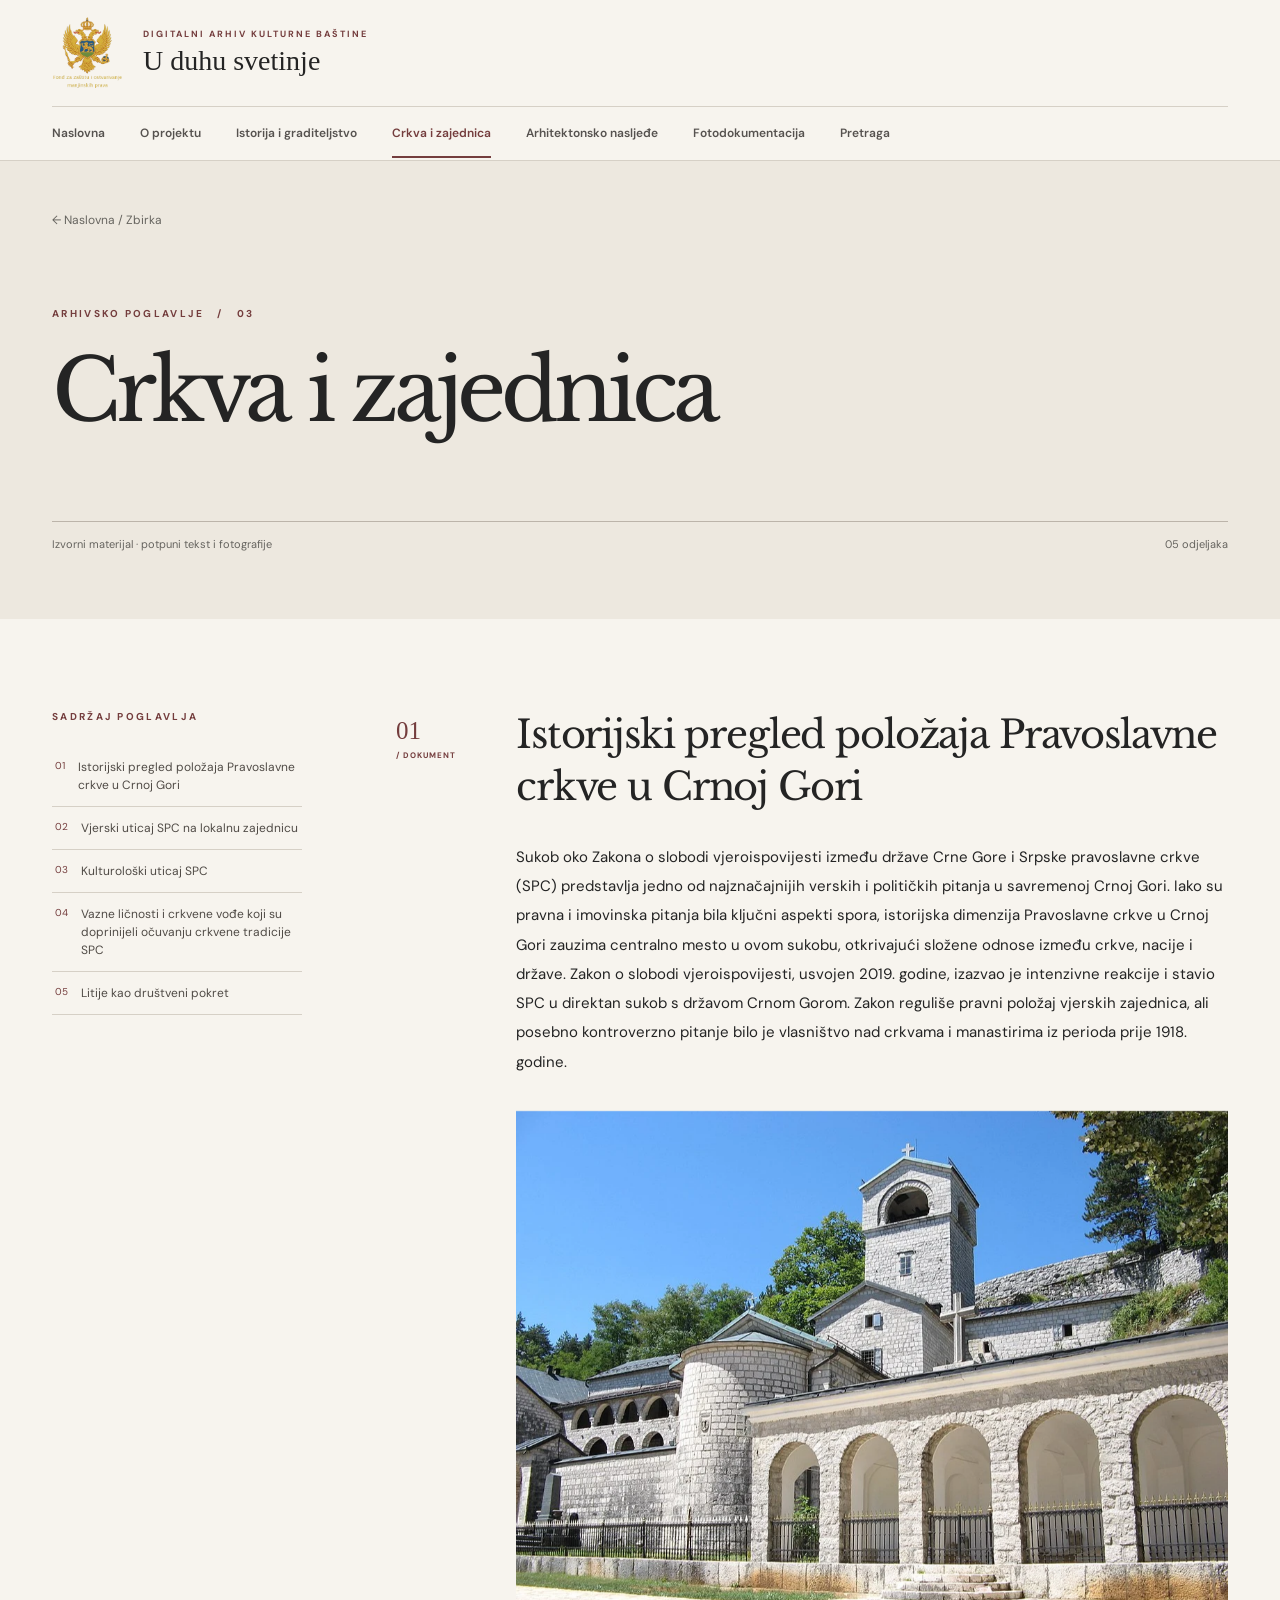
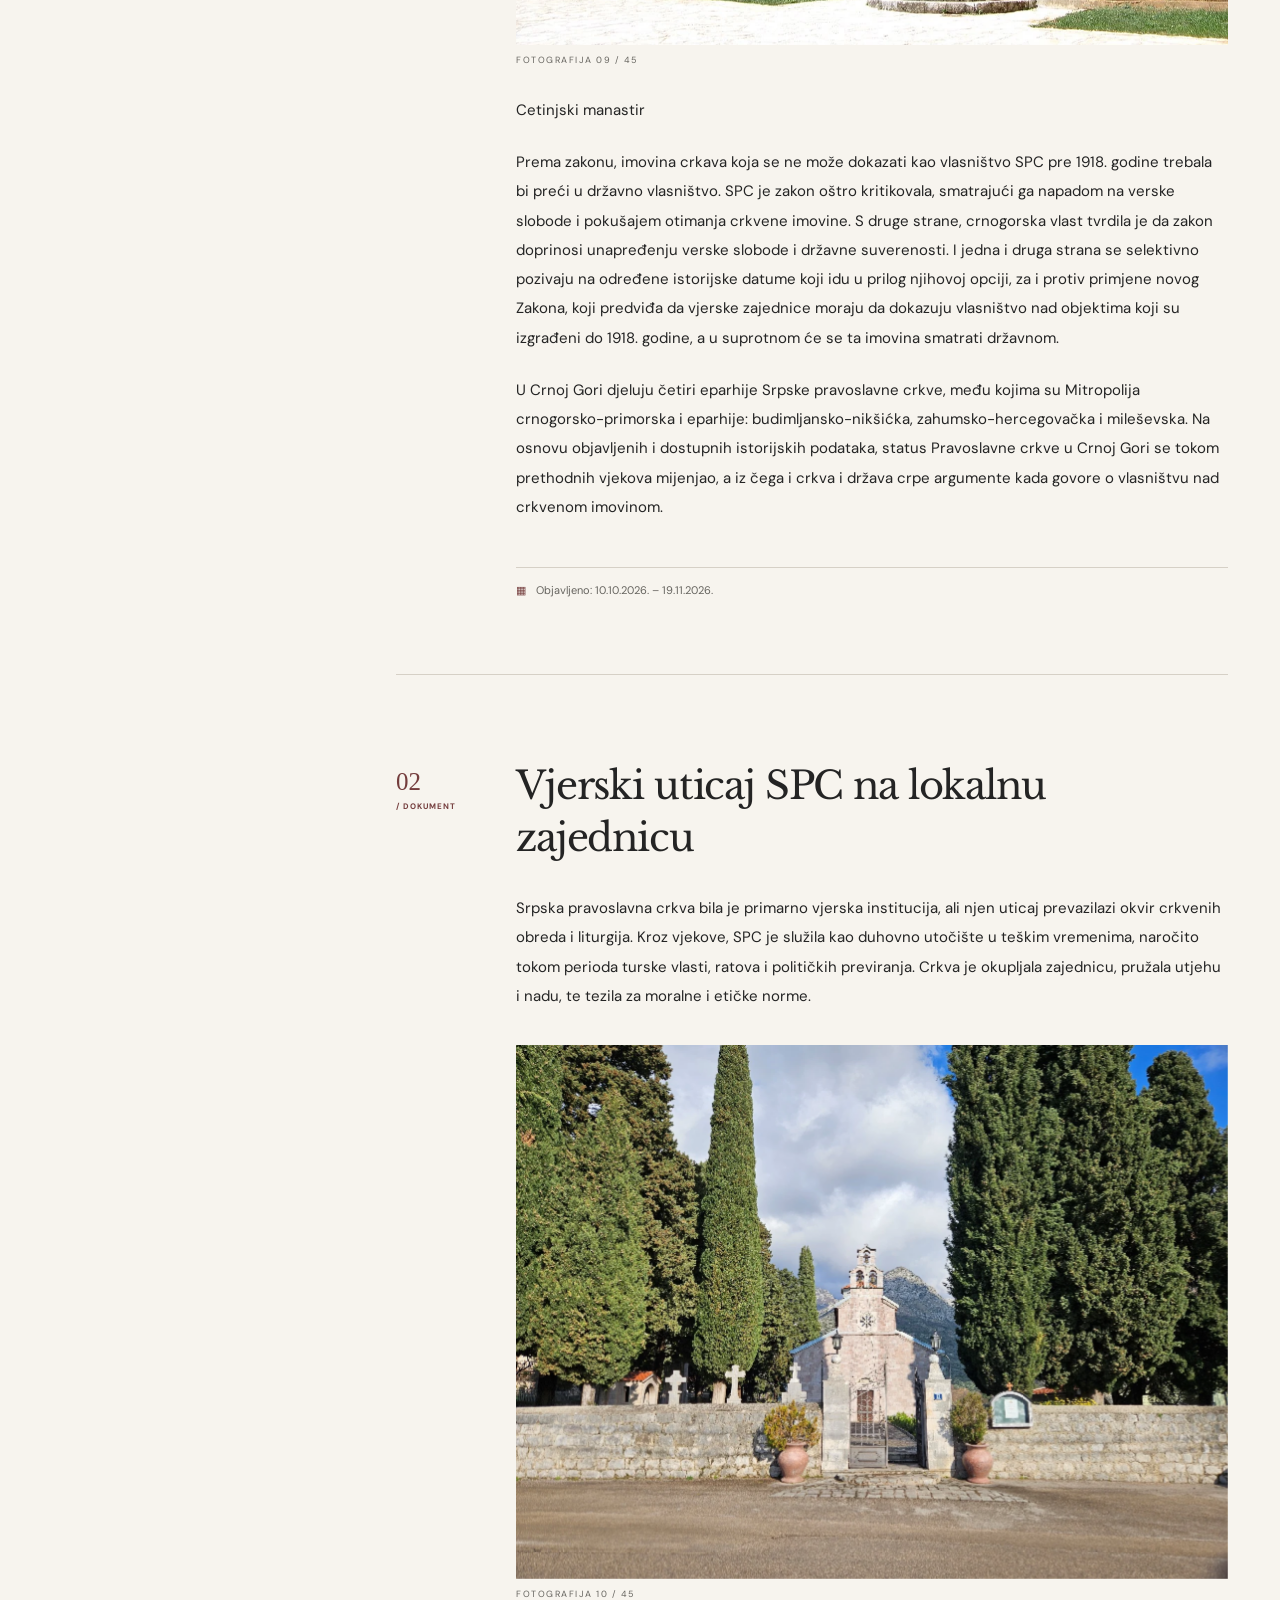
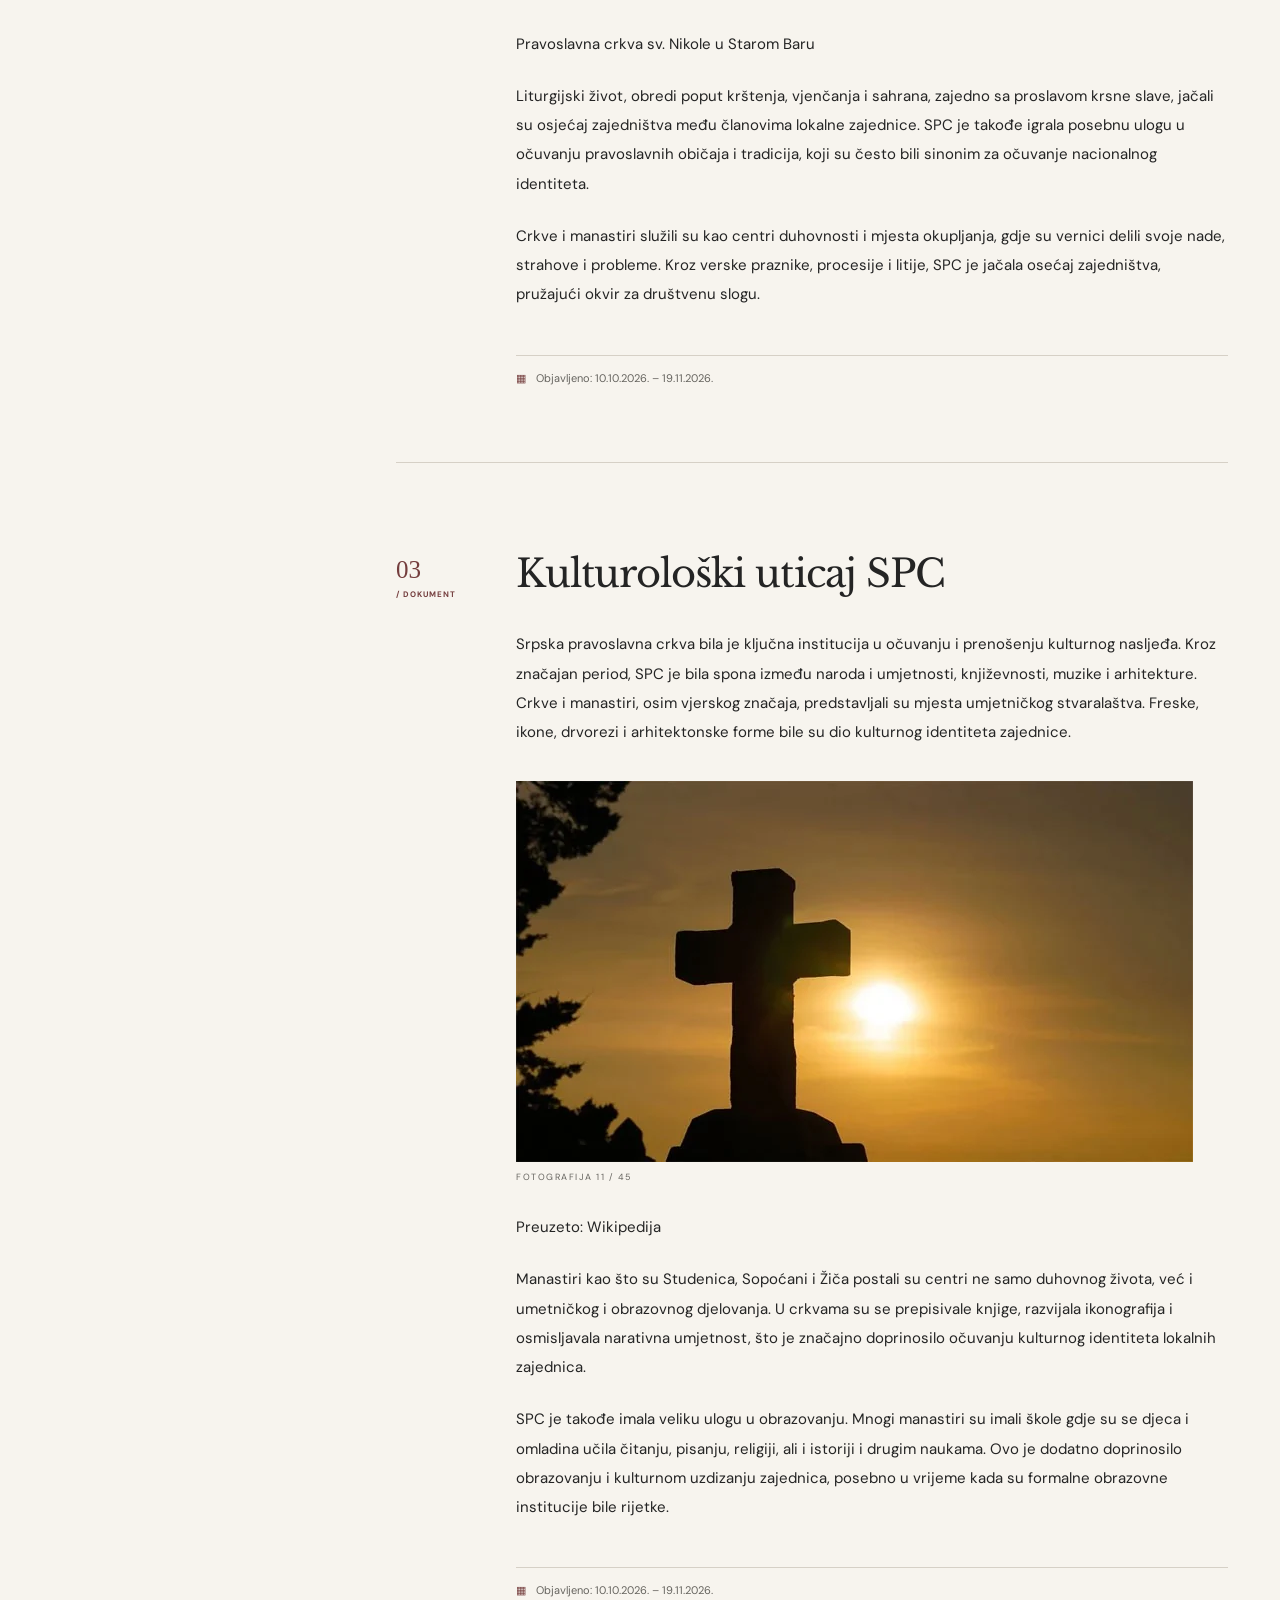
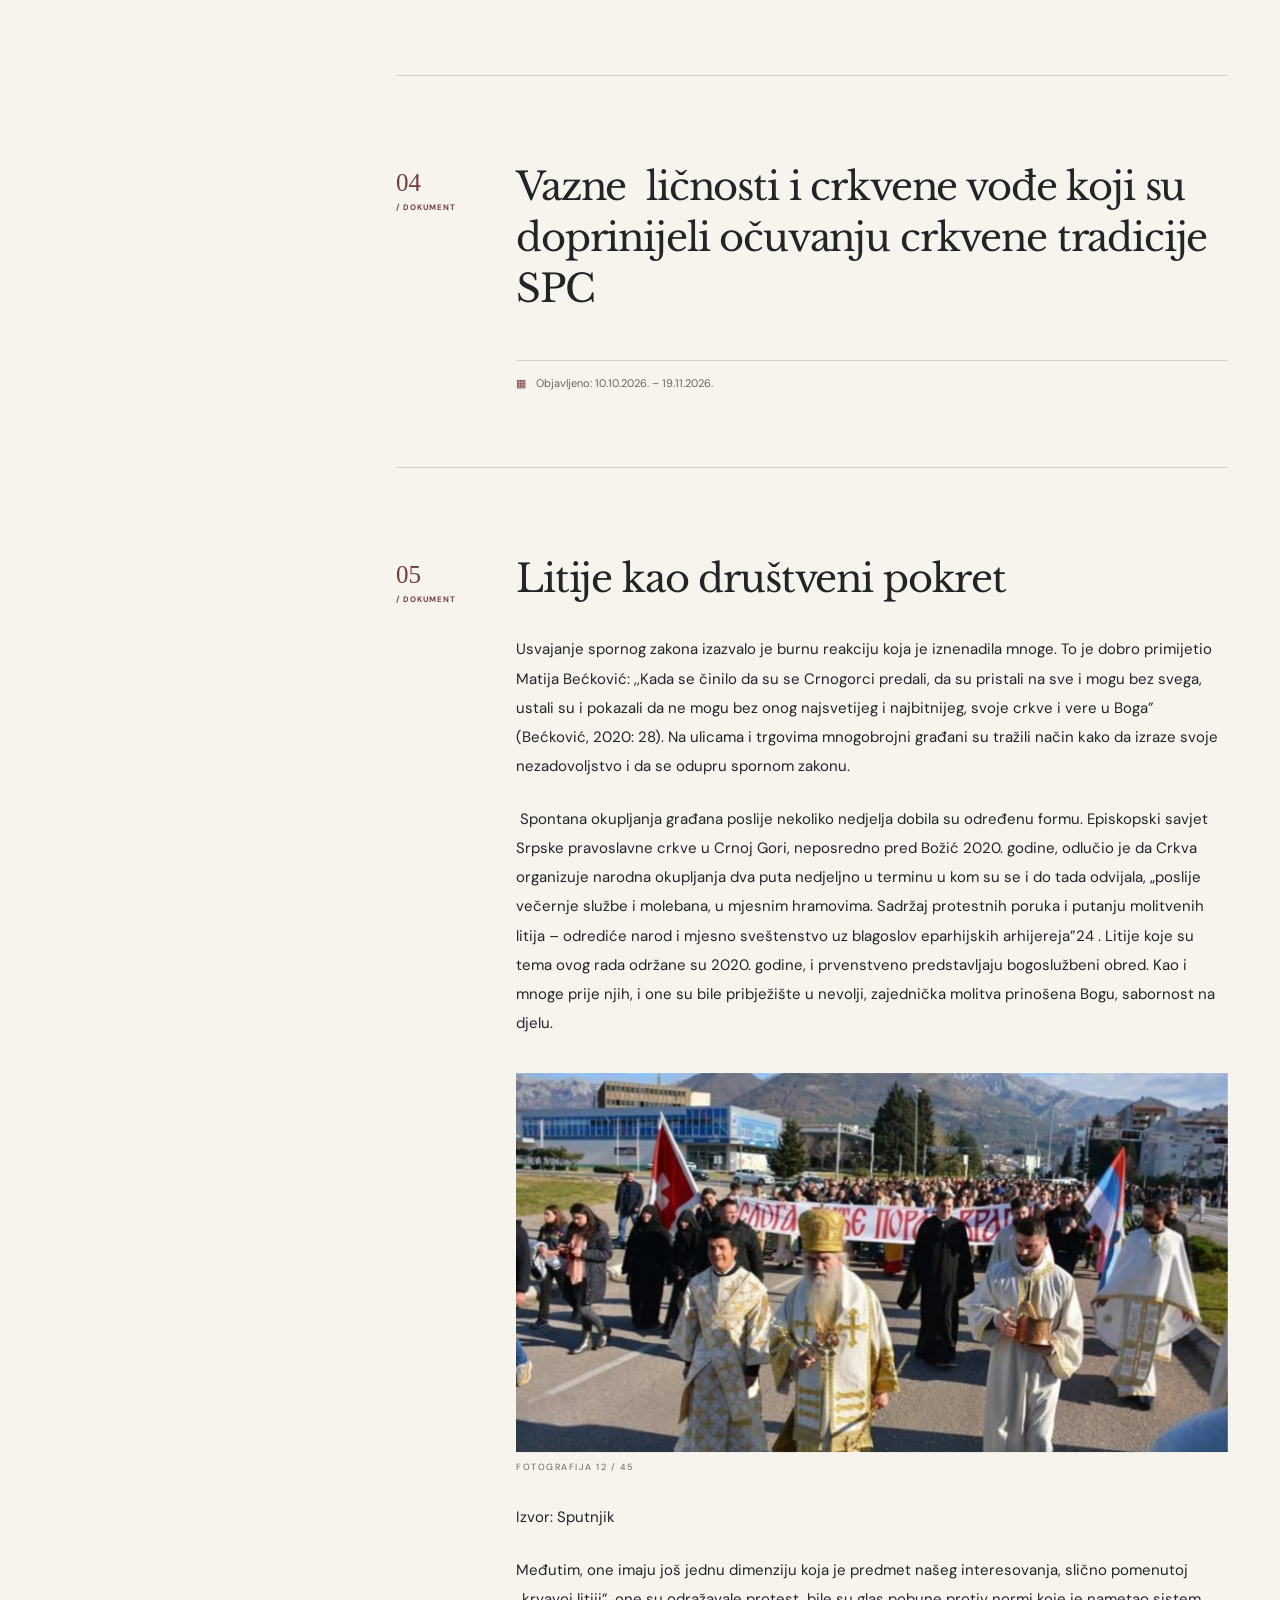
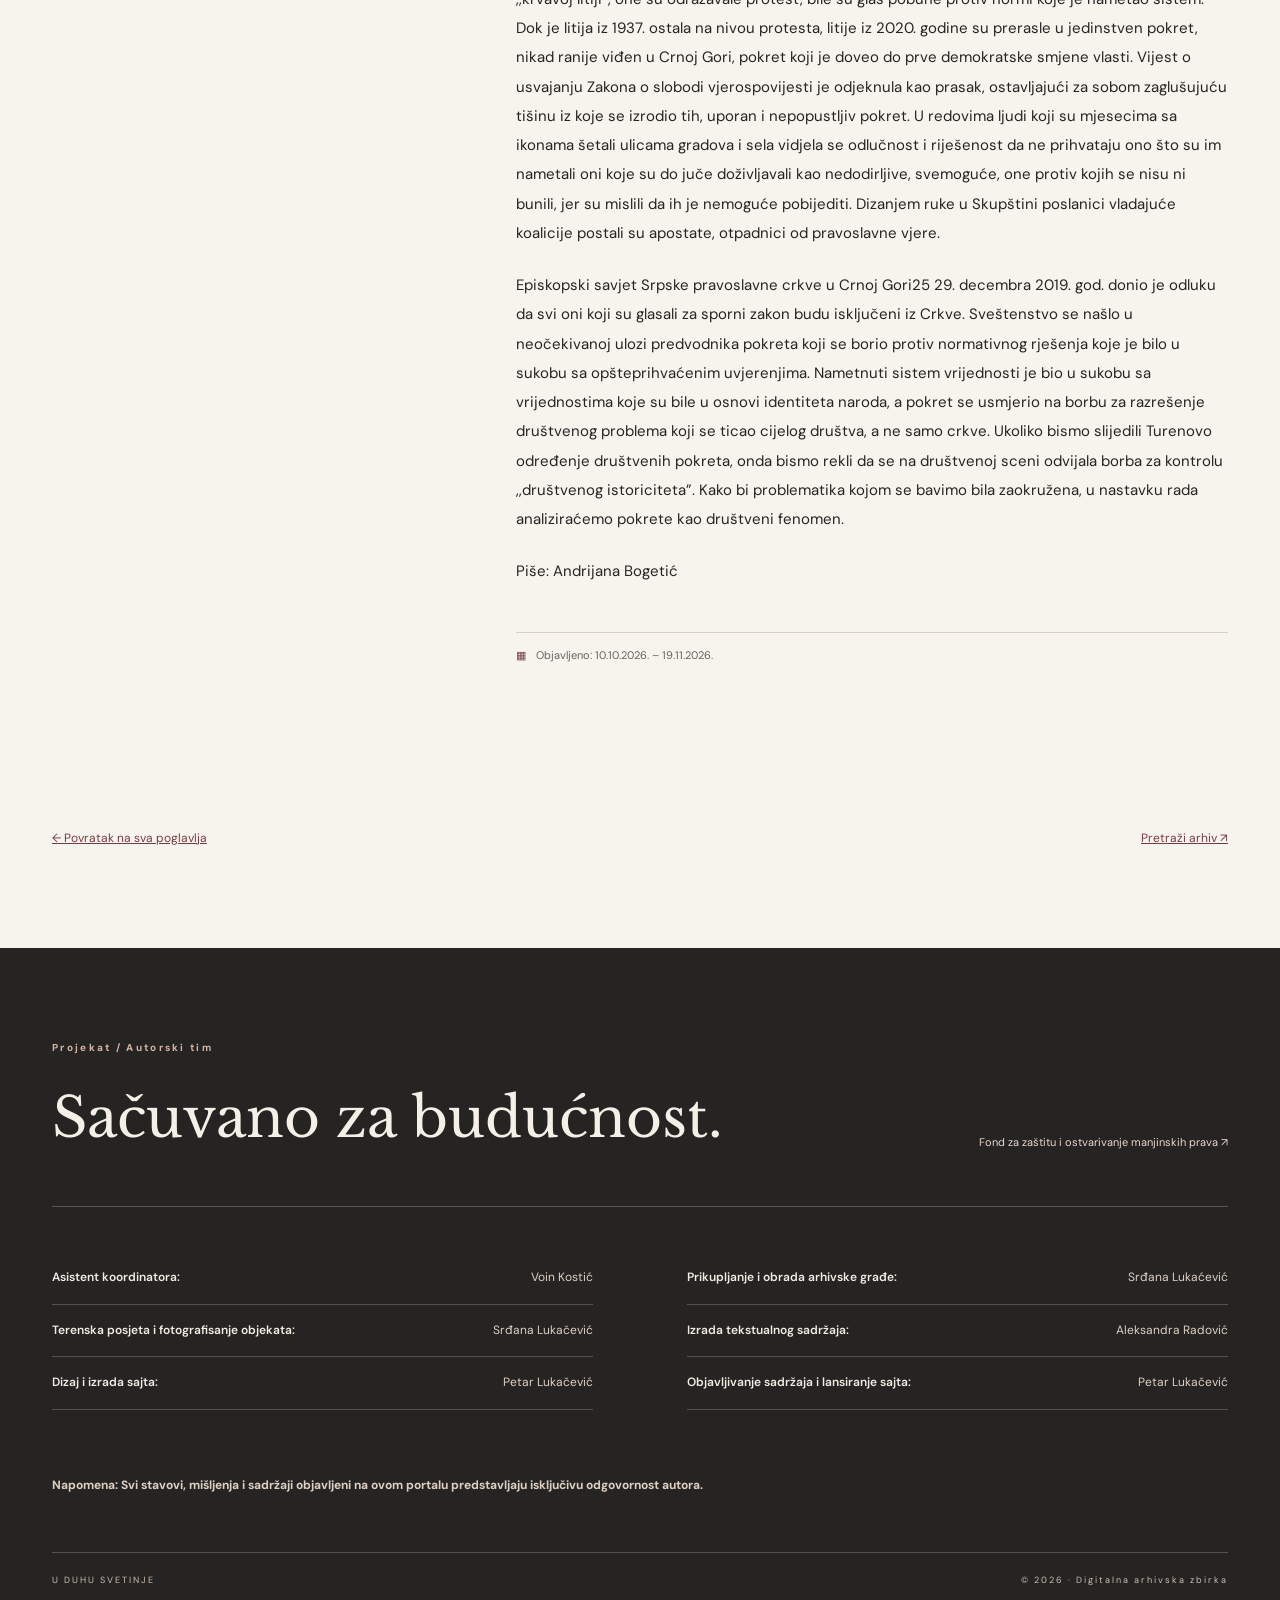
==== drustvo.html @ 46fb1e2b "Add files via upload" ====
<!doctype html><html lang="sr-Latn-ME"><head><meta charset="utf-8"><meta name="viewport" content="width=device-width, initial-scale=1"><meta name="theme-color" content="#f7f4ee"><meta name="description" content="Crkva i zajednica — arhivska građa, originalni tekstovi i fotografije projekta U duhu svetinje."><title>Crkva i zajednica | U duhu svetinje</title><link rel="icon" href="assets/logo.png"><link rel="stylesheet" href="assets/site.css"><script defer src="assets/site.js"></script></head><body><a class="skip" href="#main">Preskoči na sadržaj</a><header class="header"><div class="wrap header-top"><a href="https://www.fzm.me/" target="_blank" rel="noopener noreferrer" class="foundation" aria-label="Fond za zaštitu i ostvarivanje manjinskih prava"><img src="assets/logo.png" width="64" height="66" alt="Logotip Fonda za zaštitu i ostvarivanje manjinskih prava"></a><a class="site-title" href="index.html"><small>DIGITALNI ARHIV KULTURNE BAŠTINE</small><strong>U duhu svetinje</strong></a><button class="nav-toggle" type="button" aria-expanded="false" aria-controls="primary-nav">Meni <span aria-hidden="true">☰</span></button></div><nav id="primary-nav" class="nav wrap" aria-label="Glavna navigacija"><a href="index.html" class="" >Naslovna</a><a href="projekat.html" class="" >O projektu</a><a href="istorija.html" class="" >Istorija i graditeljstvo</a><a href="drustvo.html" class="current" aria-current="page">Crkva i zajednica</a><a href="nasljedje.html" class="" >Arhitektonsko nasljeđe</a><a href="galerija.html" class="" >Fotodokumentacija</a><a href="pretraga.html" class="" >Pretraga</a></nav></header><main id="main"><div class="chapter-head"><div class="wrap"><a class="backlink" href="index.html">← Naslovna / Zbirka</a><div class="chapter-label">ARHIVSKO POGLAVLJE &nbsp; / &nbsp; 03</div><h1>Crkva i zajednica</h1><div class="chapter-rule"><span>Izvorni materijal · potpuni tekst i fotografije</span><span>05 odjeljaka</span></div></div></div><div class="wrap reading-layout"><aside class="contents"><div class="contents-sticky"><div class="kicker">SADRŽAJ POGLAVLJA</div><a href="#odjeljak-106"><span>01</span>Istorijski pregled položaja Pravoslavne crkve u Crnoj Gori</a><a href="#odjeljak-113"><span>02</span>Vjerski uticaj SPC na lokalnu zajednicu</a><a href="#odjeljak-120"><span>03</span>Kulturološki uticaj SPC</a><a href="#odjeljak-134"><span>04</span>Vazne  ličnosti i crkvene vođe koji su doprinijeli očuvanju crkvene tradicije SPC</a><a href="#odjeljak-136"><span>05</span>Litije kao društveni pokret</a></div></aside><article class="reading"><section class="document-section" id="odjeljak-106"><div class="section-number">01 <span>/ DOKUMENT</span></div><div class="section-reading"><h2 class="source-heading" data-source="106">Istorijski pregled položaja Pravoslavne crkve u Crnoj Gori</h2>
<p class="source-paragraph" data-source="107">Sukob oko Zakona o slobodi vjeroispovijesti između države Crne Gore i Srpske pravoslavne crkve (SPC) predstavlja jedno od najznačajnijih verskih i političkih pitanja u savremenoj Crnoj Gori. Iako su pravna i imovinska pitanja bila ključni aspekti spora, istorijska dimenzija Pravoslavne crkve u Crnoj Gori zauzima centralno mesto u ovom sukobu, otkrivajući složene odnose između crkve, nacije i države. Zakon o slobodi vjeroispovijesti, usvojen 2019. godine, izazvao je intenzivne reakcije i stavio SPC u direktan sukob s državom Crnom Gorom. Zakon reguliše pravni položaj vjerskih zajednica, ali posebno kontroverzno pitanje bilo je vlasništvo nad crkvama i manastirima iz perioda prije 1918. godine.</p>
<figure class="document-photo"><button type="button" class="view-photo" aria-label="Uvećaj fotografiju: Cetinjski manastir" data-src="assets/photos/foto-009.webp" data-caption="Cetinjski manastir"><img src="assets/photos/foto-009.webp" width="1024" height="768" alt="Cetinjski manastir" loading="lazy" decoding="async"><span class="zoom-hint" aria-hidden="true">UVEĆAJ +</span></button><figcaption><span>FOTOGRAFIJA 09 / 45</span></figcaption></figure>
<p class="source-paragraph" data-source="109">Cetinjski manastir</p>
<p class="source-paragraph" data-source="110">Prema zakonu, imovina crkava koja se ne može dokazati kao vlasništvo SPC pre 1918. godine trebala bi preći u državno vlasništvo. SPC je zakon oštro kritikovala, smatrajući ga napadom na verske slobode i pokušajem otimanja crkvene imovine. S druge strane, crnogorska vlast tvrdila je da zakon doprinosi unapređenju verske slobode i državne suverenosti. I jedna i druga strana se selektivno pozivaju na određene istorijske datume koji idu u prilog njihovoj opciji, za i protiv primjene novog Zakona, koji predviđa da vjerske zajednice moraju da dokazuju vlasništvo nad objektima koji su izgrađeni do 1918. godine, a u suprotnom će se ta imovina smatrati državnom.</p>
<p class="source-paragraph" data-source="111">U Crnoj Gori djeluju četiri eparhije Srpske pravoslavne crkve, među kojima su Mitropolija crnogorsko-primorska i eparhije: budimljansko-nikšićka, zahumsko-hercegovačka i mileševska. Na osnovu objavljenih i dostupnih istorijskih podataka, status Pravoslavne crkve u Crnoj Gori se tokom prethodnih vjekova mijenjao, a iz čega i crkva i država crpe argumente kada govore o vlasništvu nad crkvenom imovinom.</p>
<div class="published"><span aria-hidden="true">▦</span> Objavljeno: 10.10.2026. – 19.11.2026.</div></div></section><section class="document-section" id="odjeljak-113"><div class="section-number">02 <span>/ DOKUMENT</span></div><div class="section-reading"><h2 class="source-heading" data-source="113">Vjerski uticaj SPC na lokalnu zajednicu</h2>
<p class="source-paragraph" data-source="114">Srpska pravoslavna crkva bila je primarno vjerska institucija, ali njen uticaj prevazilazi okvir crkvenih obreda i liturgija. Kroz vjekove, SPC je služila kao duhovno utočište u teškim vremenima, naročito tokom perioda turske vlasti, ratova i političkih previranja. Crkva je okupljala zajednicu, pružala utjehu i nadu, te tezila za moralne i etičke norme.</p>
<figure class="document-photo"><button type="button" class="view-photo" aria-label="Uvećaj fotografiju: Pravoslavna crkva sv. Nikole u Starom Baru" data-src="assets/photos/foto-010.webp" data-caption="Pravoslavna crkva sv. Nikole u Starom Baru"><img src="assets/photos/foto-010.webp" width="1431" height="1073" alt="Pravoslavna crkva sv. Nikole u Starom Baru" loading="lazy" decoding="async"><span class="zoom-hint" aria-hidden="true">UVEĆAJ +</span></button><figcaption><span>FOTOGRAFIJA 10 / 45</span></figcaption></figure>
<p class="source-paragraph" data-source="116">Pravoslavna crkva sv. Nikole u Starom Baru</p>

<p class="source-paragraph" data-source="118">Liturgijski život, obredi poput krštenja, vjenčanja i sahrana, zajedno sa proslavom krsne slave, jačali su osjećaj zajedništva među članovima lokalne zajednice. SPC je takođe igrala posebnu ulogu u očuvanju pravoslavnih običaja i tradicija, koji su često bili sinonim za očuvanje nacionalnog identiteta.</p>
<p class="source-paragraph" data-source="119">Crkve i manastiri služili su kao centri duhovnosti i mjesta okupljanja, gdje su vernici delili svoje nade, strahove i probleme. Kroz verske praznike, procesije i litije, SPC je jačala osećaj zajedništva, pružajući okvir za društvenu slogu.</p><div class="published"><span aria-hidden="true">▦</span> Objavljeno: 10.10.2026. – 19.11.2026.</div></div></section><section class="document-section" id="odjeljak-120"><div class="section-number">03 <span>/ DOKUMENT</span></div><div class="section-reading"><h2 class="source-heading" data-source="120">Kulturološki uticaj SPC</h2>
<p class="source-paragraph" data-source="121">Srpska pravoslavna crkva bila je ključna institucija u očuvanju i prenošenju kulturnog nasljeđa. Kroz značajan period, SPC je bila spona između naroda i umjetnosti, književnosti, muzike i arhitekture. Crkve i manastiri, osim vjerskog značaja, predstavljali su mjesta umjetničkog stvaralaštva. Freske, ikone, drvorezi i arhitektonske forme bile su dio kulturnog identiteta zajednice.</p>
<figure class="document-photo"><button type="button" class="view-photo" aria-label="Uvećaj fotografiju: Preuzeto: Wikipedija" data-src="assets/photos/foto-011.webp" data-caption="Preuzeto: Wikipedija"><img src="assets/photos/foto-011.webp" width="677" height="381" alt="Preuzeto: Wikipedija" loading="lazy" decoding="async"><span class="zoom-hint" aria-hidden="true">UVEĆAJ +</span></button><figcaption><span>FOTOGRAFIJA 11 / 45</span></figcaption></figure>
<p class="source-paragraph" data-source="123">Preuzeto: Wikipedija</p>
<p class="source-paragraph" data-source="124">Manastiri kao što su Studenica, Sopoćani i Žiča postali su centri ne samo duhovnog života, već i umetničkog i obrazovnog djelovanja. U crkvama su se prepisivale knjige, razvijala ikonografija i osmisljavala narativna umjetnost, što je značajno doprinosilo očuvanju kulturnog identiteta lokalnih zajednica.</p>
<p class="source-paragraph" data-source="125">SPC je takođe imala veliku ulogu u obrazovanju. Mnogi manastiri su imali škole gdje su se djeca i omladina učila čitanju, pisanju, religiji, ali i istoriji i drugim naukama. Ovo je dodatno doprinosilo obrazovanju i kulturnom uzdizanju zajednica, posebno u vrijeme kada su formalne obrazovne institucije bile rijetke.</p>







<div class="published"><span aria-hidden="true">▦</span> Objavljeno: 10.10.2026. – 19.11.2026.</div></div></section><section class="document-section" id="odjeljak-134"><div class="section-number">04 <span>/ DOKUMENT</span></div><div class="section-reading"><h2 class="source-heading" data-source="134">Vazne  ličnosti i crkvene vođe koji su doprinijeli očuvanju crkvene tradicije SPC</h2>
<div class="published"><span aria-hidden="true">▦</span> Objavljeno: 10.10.2026. – 19.11.2026.</div></div></section><section class="document-section" id="odjeljak-136"><div class="section-number">05 <span>/ DOKUMENT</span></div><div class="section-reading"><h2 class="source-heading" data-source="136">Litije kao društveni pokret </h2>
<p class="source-paragraph" data-source="137">Usvajanje spornog zakona izazvalo je burnu reakciju koja je iznenadila mnoge. To je dobro primijetio Matija Bećković: ,,Kada se činilo da su se Crnogorci predali, da su pristali na sve i mogu bez svega, ustali su i pokazali da ne mogu bez onog najsvetijeg i najbitnijeg, svoje crkve i vere u Boga” (Bećković, 2020: 28). Na ulicama i trgovima mnogobrojni građani su tražili način kako da izraze svoje nezadovoljstvo i da se odupru spornom zakonu.</p>
<p class="source-paragraph" data-source="138"> Spontana okupljanja građana poslije nekoliko nedjelja dobila su određenu formu. Episkopski savjet Srpske pravoslavne crkve u Crnoj Gori, neposredno pred Božić 2020. godine, odlučio je da Crkva organizuje narodna okupljanja dva puta nedjeljno u terminu u kom su se i do tada odvijala, „poslije večernje službe i molebana, u mjesnim hramovima. Sadržaj protestnih poruka i putanju molitvenih litija – odrediće narod i mjesno sveštenstvo uz blagoslov eparhijskih arhijereja”24 . Litije koje su tema ovog rada održane su 2020. godine, i prvenstveno predstavljaju bogoslužbeni obred. Kao i mnoge prije njih, i one su bile pribježište u nevolji, zajednička molitva prinošena Bogu, sabornost na djelu. </p>
<figure class="document-photo"><button type="button" class="view-photo" aria-label="Uvećaj fotografiju: Izvor: Sputnjik" data-src="assets/photos/foto-012.webp" data-caption="Izvor: Sputnjik"><img src="assets/photos/foto-012.webp" width="750" height="400" alt="Izvor: Sputnjik" loading="lazy" decoding="async"><span class="zoom-hint" aria-hidden="true">UVEĆAJ +</span></button><figcaption><span>FOTOGRAFIJA 12 / 45</span></figcaption></figure>
<p class="source-paragraph" data-source="140">Izvor: Sputnjik</p>

<p class="source-paragraph" data-source="142">Međutim, one imaju još jednu dimenziju koja je predmet našeg interesovanja, slično pomenutoj ,,krvavoj litiji”, one su odražavale protest, bile su glas pobune protiv normi koje je nametao sistem. Dok je litija iz 1937. ostala na nivou protesta, litije iz 2020. godine su prerasle u jedinstven pokret, nikad ranije viđen u Crnoj Gori, pokret koji je doveo do prve demokratske smjene vlasti. Vijest o usvajanju Zakona o slobodi vjerospovijesti je odjeknula kao prasak, ostavljajući za sobom zaglušujuću tišinu iz koje se izrodio tih, uporan i nepopustljiv pokret. U redovima ljudi koji su mjesecima sa ikonama šetali ulicama gradova i sela vidjela se odlučnost i riješenost da ne prihvataju ono što su im nametali oni koje su do juče doživljavali kao nedodirljive, svemoguće, one protiv kojih se nisu ni bunili, jer su mislili da ih je nemoguće pobijediti. Dizanjem ruke u Skupštini poslanici vladajuće koalicije postali su apostate, otpadnici od pravoslavne vjere. </p>
<p class="source-paragraph" data-source="143">Episkopski savjet Srpske pravoslavne crkve u Crnoj Gori25 29. decembra 2019. god. donio je odluku da svi oni koji su glasali za sporni zakon budu isključeni iz Crkve. Sveštenstvo se našlo u neočekivanoj ulozi predvodnika pokreta koji se borio protiv normativnog rješenja koje je bilo u sukobu sa opšteprihvaćenim uvjerenjima. Nametnuti sistem vrijednosti je bio u sukobu sa vrijednostima koje su bile u osnovi identiteta naroda, a pokret se usmjerio na borbu za razrešenje društvenog problema koji se ticao cijelog društva, a ne samo crkve. Ukoliko bismo slijedili Turenovo određenje društvenih pokreta, onda bismo rekli da se na društvenoj sceni odvijala borba za kontrolu ,,društvenog istoriciteta”. Kako bi problematika kojom se bavimo bila zaokružena, u nastavku rada analiziraćemo pokrete kao društveni fenomen.</p>
<p class="source-paragraph" data-source="144">Piše: Andrijana Bogetić</p>









<div class="published"><span aria-hidden="true">▦</span> Objavljeno: 10.10.2026. – 19.11.2026.</div></div></section></article></div><div class="wrap chapter-end"><a href="index.html">← Povratak na sva poglavlja</a><a href="pretraga.html">Pretraži arhiv ↗</a></div></main><footer class="site-footer"><div class="wrap"><div class="footer-header"><div><span class="kicker">Projekat / Autorski tim</span><h2>Sačuvano za budućnost.</h2></div><a href="https://www.fzm.me/" target="_blank" rel="noopener noreferrer">Fond za zaštitu i ostvarivanje manjinskih prava ↗</a></div><div class="credits"><div class="credit"><strong>Asistent koordinatora:</strong><span>Voin Kostić</span></div><div class="credit"><strong>Prikupljanje i obrada arhivske građe:</strong><span>Srđana Lukaćević</span></div><div class="credit"><strong>Terenska posjeta i fotografisanje objekata:</strong><span>Srđana Lukačević</span></div><div class="credit"><strong>Izrada tekstualnog sadržaja:</strong><span>Aleksandra Radović</span></div><div class="credit"><strong>Dizaj i izrada sajta:</strong><span>Petar Lukačević</span></div><div class="credit"><strong>Objavljivanje sadržaja i lansiranje sajta:</strong><span>Petar Lukačević</span></div></div><p class="disclaimer"><strong>Napomena: Svi stavovi, mišljenja i sadržaji objavljeni na ovom portalu predstavljaju isključivu odgovornost autora.</strong></p><div class="copyright">U DUHU SVETINJE <span>© 2026 · Digitalna arhivska zbirka</span></div></div></footer><dialog id="photo-dialog" aria-label="Prikaz uvećane fotografije"><button type="button" class="modal-close" aria-label="Zatvori fotografiju">✕</button><figure><img id="dialog-image" alt=""><figcaption id="dialog-caption"></figcaption></figure></dialog></body></html>
---- assets/site.css ----
@import url('https://fonts.googleapis.com/css2?family=DM+Sans:wght@400;500;600;700&family=Libre+Baskerville:ital,wght@0,400;0,700;1,400&display=swap');:root{--paper:#f7f4ee;--cream:#ede8df;--ink:#242424;--soft:#66645f;--line:#d6d0c6;--accent:#743d3d;--white:#fffefa}*{box-sizing:border-box}html{scroll-behavior:smooth}body{margin:0;background:var(--paper);color:var(--ink);font-family:'DM Sans',Arial,sans-serif;line-height:1.65}a{color:inherit}button,input{font:inherit}.wrap{width:min(1320px,calc(100% - 104px));margin:auto}.skip{position:absolute;left:-100vw;top:5px;z-index:99}.skip:focus{left:12px;background:white;padding:12px}.header{background:var(--paper);border-bottom:1px solid var(--line)}.header-top{height:106px;display:flex;align-items:center;gap:20px}.foundation{width:71px;height:74px;display:flex;align-items:center;justify-content:center;flex:none}.foundation img{max-width:100%;max-height:100%;width:auto;height:auto;object-fit:contain}.site-title{text-decoration:none;display:flex;flex-direction:column;line-height:1.15;gap:6px}.site-title small{font-size:9px;letter-spacing:2px;color:var(--accent);font-weight:700}.site-title strong{font:400 28px Georgia,serif}.nav{display:flex;border-top:1px solid var(--line);align-items:center;gap:35px;min-height:54px;flex-wrap:wrap}.nav a{text-decoration:none;font-size:12px;font-weight:600;padding:15px 0;color:#56524f}.nav a:hover,.nav a.current{color:var(--accent)}.nav a.current{box-shadow:inset 0 -2px var(--accent)}.nav-toggle{display:none;margin-left:auto;background:none;border:1px solid var(--line);padding:10px 14px;color:var(--ink)}.kicker,.accent-label,.chapter-label{font-size:10px;letter-spacing:2.3px;font-weight:700;color:var(--accent)}.home-opener{padding-top:30px}.intro-overline{display:flex;justify-content:space-between;letter-spacing:2px;color:var(--soft);font-size:10px;border-bottom:1px solid var(--line);padding-bottom:18px}.opener-grid{display:grid;grid-template-columns:49% 51%;min-height:620px;border-bottom:1px solid var(--line)}.opener-copy{padding:88px 28px 60px 0;display:flex;flex-direction:column;align-items:flex-start}.opener-copy h1{font:400 clamp(64px,8.5vw,140px)/1.04 'Libre Baskerville',Georgia,serif;letter-spacing:-.075em;margin:50px 0 30px}.opener-copy h1 em{color:var(--accent);font-weight:400}.opener-summary{max-width:380px;margin-top:auto}.fine-line{background:var(--accent);height:2px;width:54px;margin-bottom:18px}.opener-summary p{color:#4b4743;font-size:15px;margin:0 0 29px}.inline-button{display:inline-flex;align-items:center;justify-content:space-between;gap:38px;text-decoration:none;border-bottom:1px solid var(--accent);padding:7px 0;font-weight:700;font-size:12px;color:var(--accent)}.inline-button span{font-size:18px;font-weight:400}.opener-image{position:relative;padding:25px 0 32px 40px;min-width:0}.opener-image>img{width:100%;height:100%;max-height:610px;object-fit:cover;display:block;filter:saturate(.82)}.image-credit{font-size:10px;color:var(--soft);margin-top:8px}.home-metrics{display:flex;gap:70px;padding:24px 0 60px}.home-metrics>span{font:400 33px Georgia,serif}.home-metrics small{font:700 9px 'DM Sans',sans-serif;letter-spacing:1.1px;color:var(--soft);margin-left:8px}.directory{padding:90px 0 130px}.directory-head{display:grid;grid-template-columns:1fr 1fr;gap:30px;align-items:end;margin-bottom:54px}.directory h2,.final-feature h2{font:400 clamp(42px,5vw,72px)/1.15 'Libre Baskerville',Georgia,serif;letter-spacing:-.055em;margin:20px 0 0}.directory-head>p{color:var(--soft);max-width:430px;margin:0 0 8px}.chapters{border-top:1px solid var(--ink)}.chapter-item{display:grid;grid-template-columns:70px 1fr 150px 25px;gap:15px;align-items:center;padding:31px 8px;border-bottom:1px solid var(--line);text-decoration:none;transition:padding .2s,background .2s}.chapter-item:hover{padding-left:23px;background:#eee9e0}.item-num,.item-info{font-size:11px;letter-spacing:1px;color:var(--accent)}.item-title{font:400 clamp(22px,3vw,40px)/1.2 'Libre Baskerville',Georgia,serif;letter-spacing:-.04em}.item-arrow{font-size:24px;color:var(--accent)}.editorial-band{background:var(--cream);padding:90px 0}.editorial-grid{display:grid;grid-template-columns:55% 1fr;align-items:center;gap:9%}.editorial-grid figure{margin:0}.editorial-grid figure img{width:100%;height:480px;object-fit:cover;display:block;filter:saturate(.82)}.editorial-grid figcaption{font-size:11px;color:var(--soft);padding-top:7px}.editorial-grid h2{font:400 clamp(40px,5vw,70px)/1.2 'Libre Baskerville',serif;letter-spacing:-.05em}.editorial-grid h2 em{color:var(--accent)}.editorial-grid p{font-size:15px;max-width:360px;color:var(--soft);margin-bottom:30px}.final-feature{padding:110px 0;display:grid;grid-template-columns:1fr 1fr;gap:55px;align-items:end}.final-feature p{max-width:410px;color:var(--soft)}.chapter-head{background:var(--cream);padding:45px 0 66px}.backlink{text-decoration:none;display:inline-block;color:var(--soft);font-size:12px;margin-bottom:75px}.chapter-head h1{font:400 clamp(50px,6.7vw,94px)/1.15 'Libre Baskerville',Georgia,serif;letter-spacing:-.06em;max-width:950px;margin:20px 0 80px}.chapter-rule{border-top:1px solid #bcb4aa;display:flex;justify-content:space-between;gap:18px;padding-top:13px;font-size:11px;color:var(--soft)}.reading-layout{display:grid;grid-template-columns:250px minmax(0,1fr);gap:8%;padding:90px 0}.contents-sticky{position:sticky;top:20px;max-height:87vh;overflow:auto}.contents .kicker{margin-bottom:20px}.contents a{display:flex;gap:13px;padding:12px 3px;border-bottom:1px solid var(--line);font-size:12px;line-height:1.5;text-decoration:none;color:#504b46}.contents a:hover{color:var(--accent)}.contents a span{color:var(--accent);font-size:10px}.document-section{display:grid;grid-template-columns:95px minmax(0,1fr);border-bottom:1px solid var(--line);padding-bottom:75px;margin-bottom:85px;gap:25px;scroll-margin-top:30px}.document-section:last-child{margin-bottom:0;border:0}.section-number{color:var(--accent);font:400 25px Georgia,serif;padding-top:8px}.section-number span{display:block;font:700 8px 'DM Sans',sans-serif;letter-spacing:1px;margin-top:5px}.section-reading{min-width:0}.source-heading{font:400 clamp(25px,3vw,40px)/1.34 'Libre Baskerville',Georgia,serif;letter-spacing:-.03em;overflow-wrap:anywhere;margin:0 0 31px;white-space:pre-wrap}.source-heading:not(:first-child){margin-top:42px}.source-paragraph{font-size:15px;line-height:1.95;white-space:pre-wrap;margin:0 0 23px;overflow-wrap:anywhere}.document-photo{margin:34px 0 28px}.view-photo{position:relative;padding:0;background:none;border:0;cursor:zoom-in;display:block;max-width:100%;text-align:left}.view-photo img{display:block;max-width:100%;width:auto;height:auto;max-height:680px;object-fit:contain}.zoom-hint{position:absolute;bottom:0;right:0;background:#242424dd;color:#fff;padding:10px 14px;font-size:10px;letter-spacing:1px;opacity:0}.view-photo:hover .zoom-hint,.view-photo:focus-visible .zoom-hint{opacity:1}.document-photo figcaption{font-size:9px;color:var(--soft);letter-spacing:1.5px;margin-top:8px}.published{margin-top:45px;border-top:1px solid var(--line);padding-top:13px;color:var(--soft);font-size:11px}.published span{color:var(--accent);margin-right:7px}.chapter-end{display:flex;justify-content:space-between;padding-bottom:100px;font-size:12px}.chapter-end a{color:var(--accent)}.search-page{padding:90px 0 180px;max-width:950px}.search-field{display:flex;border-bottom:2px solid var(--ink);margin:15px 0 25px}.search-field input{flex:1;min-width:0;background:transparent;border:0;padding:20px 0;font-size:22px;outline:none}.search-field button{background:transparent;border:0;color:var(--accent);cursor:pointer}.search-page #search-message{font-size:12px;color:var(--soft)}.search-hit{padding:24px 0;border-bottom:1px solid var(--line)}.search-hit a{font:400 25px 'Libre Baskerville',Georgia,serif;text-decoration:none}.search-hit a:hover{color:var(--accent)}.search-hit p{font-size:12px;color:var(--soft)}.site-footer{background:#262423;color:#f5f0e7;padding:85px 0 28px}.footer-header{display:flex;justify-content:space-between;align-items:end;gap:30px;padding-bottom:55px;border-bottom:1px solid #5b5551}.site-footer .kicker{color:#d8b4a3}.footer-header h2{font:400 clamp(30px,4.5vw,55px)/1.2 'Libre Baskerville',serif;margin:25px 0 0}.footer-header a{font-size:11px;color:#ead7cd;text-decoration:none}.credits{display:grid;grid-template-columns:repeat(2,1fr);column-gap:8%;padding:45px 0 35px}.credit{display:flex;justify-content:space-between;gap:14px;border-bottom:1px solid #55504d;padding:16px 0;font-size:12px}.credit strong{font-weight:600;color:#f3ece3}.credit span{text-align:right;color:#ded0c2}.disclaimer{font-size:12px;line-height:1.8;max-width:900px;color:#ded0c2;margin:30px 0 55px}.copyright{display:flex;justify-content:space-between;border-top:1px solid #55504d;padding-top:20px;font-size:9px;letter-spacing:2px;color:#ccbfb1}#photo-dialog{border:0;max-width:none;max-height:none;width:100vw;height:100vh;background:#181716ee;color:#fff;padding:60px 22px 28px;margin:0}#photo-dialog::backdrop{background:#181716ef}#photo-dialog figure{margin:0;width:100%;height:100%;display:flex;align-items:center;justify-content:center;flex-direction:column;gap:12px}#dialog-image{max-width:100%;max-height:calc(100vh - 155px);object-fit:contain}#dialog-caption{text-align:center;font-size:12px;max-width:800px}.modal-close{position:absolute;top:15px;right:22px;background:none;color:white;border:1px solid #777;width:44px;height:44px;cursor:pointer}@media(max-width:1050px){.wrap{width:calc(100% - 65px)}.reading-layout{grid-template-columns:190px 1fr;gap:25px}.document-section{grid-template-columns:65px 1fr;gap:14px}.opener-copy h1{font-size:clamp(55px,7.7vw,96px)}.home-metrics{gap:25px}}@media(max-width:740px){.wrap{width:calc(100% - 36px)}.header-top{height:86px}.foundation{width:52px;height:57px}.foundation img{max-height:57px}.site-title small{font-size:7px;letter-spacing:1px}.site-title strong{font-size:21px}.nav-toggle{display:block}.nav{display:none;flex-direction:column;align-items:stretch;gap:0;padding-bottom:10px}.nav.expanded{display:flex}.nav a{padding:9px 0;border-bottom:1px solid var(--line)}.intro-overline{font-size:8px;letter-spacing:.8px;gap:10px}.opener-grid{grid-template-columns:1fr}.opener-copy{padding:56px 0 30px}.opener-copy h1{font-size:clamp(55px,12vw,88px);margin:30px 0 36px}.opener-image{padding:10px 0 30px}.opener-image img{height:360px}.home-metrics{gap:12px;justify-content:space-between;padding:12px 0 40px}.home-metrics>span{font-size:24px}.home-metrics small{display:block;margin:0;font-size:8px;max-width:95px}.directory{padding:55px 0 75px}.directory-head{grid-template-columns:1fr;gap:10px}.directory-head p{font-size:13px}.chapter-item{grid-template-columns:32px 1fr 20px;padding:25px 3px;gap:12px}.item-title{font-size:23px}.item-info{display:none}.editorial-band{padding:50px 0}.editorial-grid{grid-template-columns:1fr;gap:35px}.editorial-grid figure img{height:330px}.final-feature{grid-template-columns:1fr;gap:20px;padding:70px 0}.chapter-head{padding:25px 0 45px}.backlink{margin-bottom:55px}.chapter-head h1{font-size:clamp(40px,10vw,65px);margin:22px 0 55px}.reading-layout{display:block;padding:35px 0 55px}.contents-sticky{position:static;display:flex;overflow:auto;max-height:none;padding-bottom:15px;gap:15px}.contents .kicker{display:none}.contents a{flex:none;max-width:215px;min-width:145px;font-size:11px}.reading{padding-top:35px}.document-section{grid-template-columns:1fr;gap:18px;margin-bottom:55px;padding-bottom:50px}.section-number{font-size:16px}.section-number span{display:inline;margin-left:10px}.source-heading{font-size:27px}.source-paragraph{font-size:14px;line-height:1.82}.footer-header{display:block;padding-bottom:32px}.footer-header a{display:block;margin-top:25px}.credits{grid-template-columns:1fr;padding:24px 0}.credit{font-size:11px}.copyright{gap:12px;flex-direction:column}.search-page{padding:60px 0 100px}}@media(prefers-reduced-motion:reduce){html{scroll-behavior:auto}*{transition:none!important}}
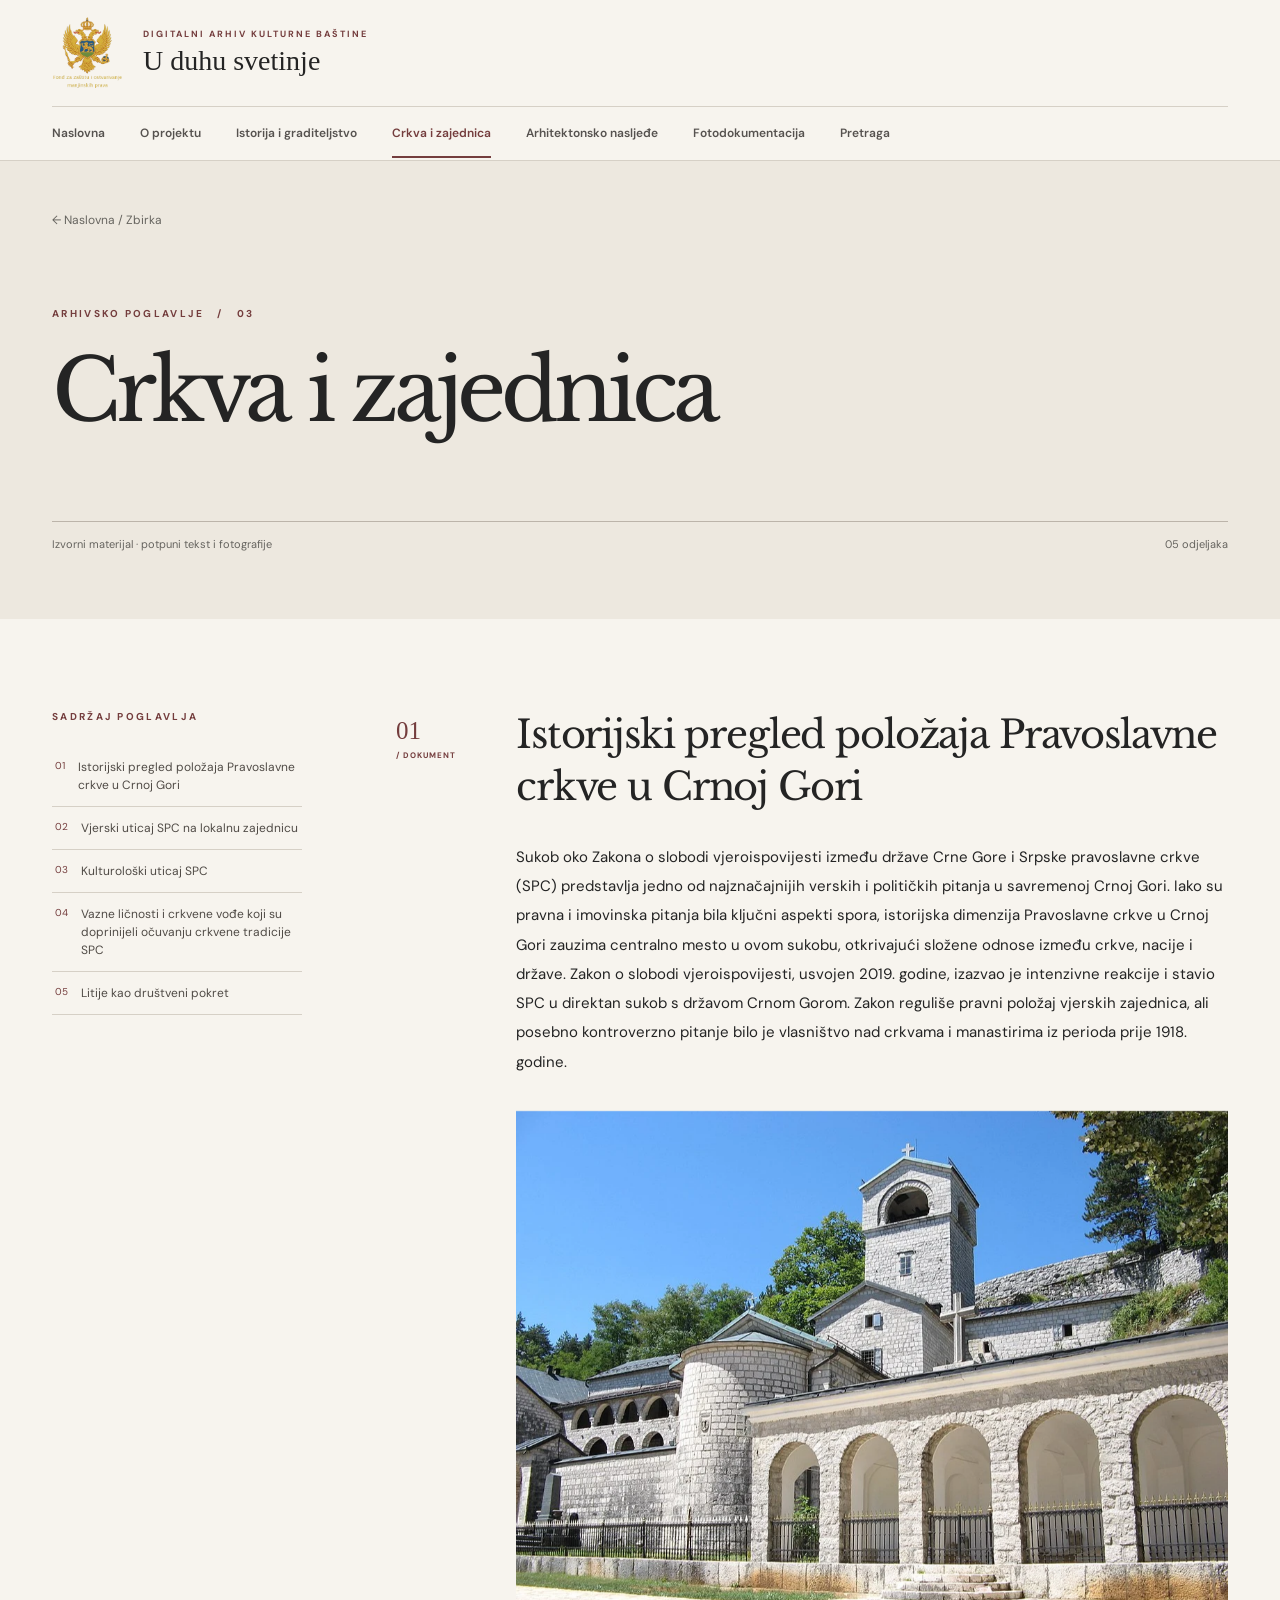
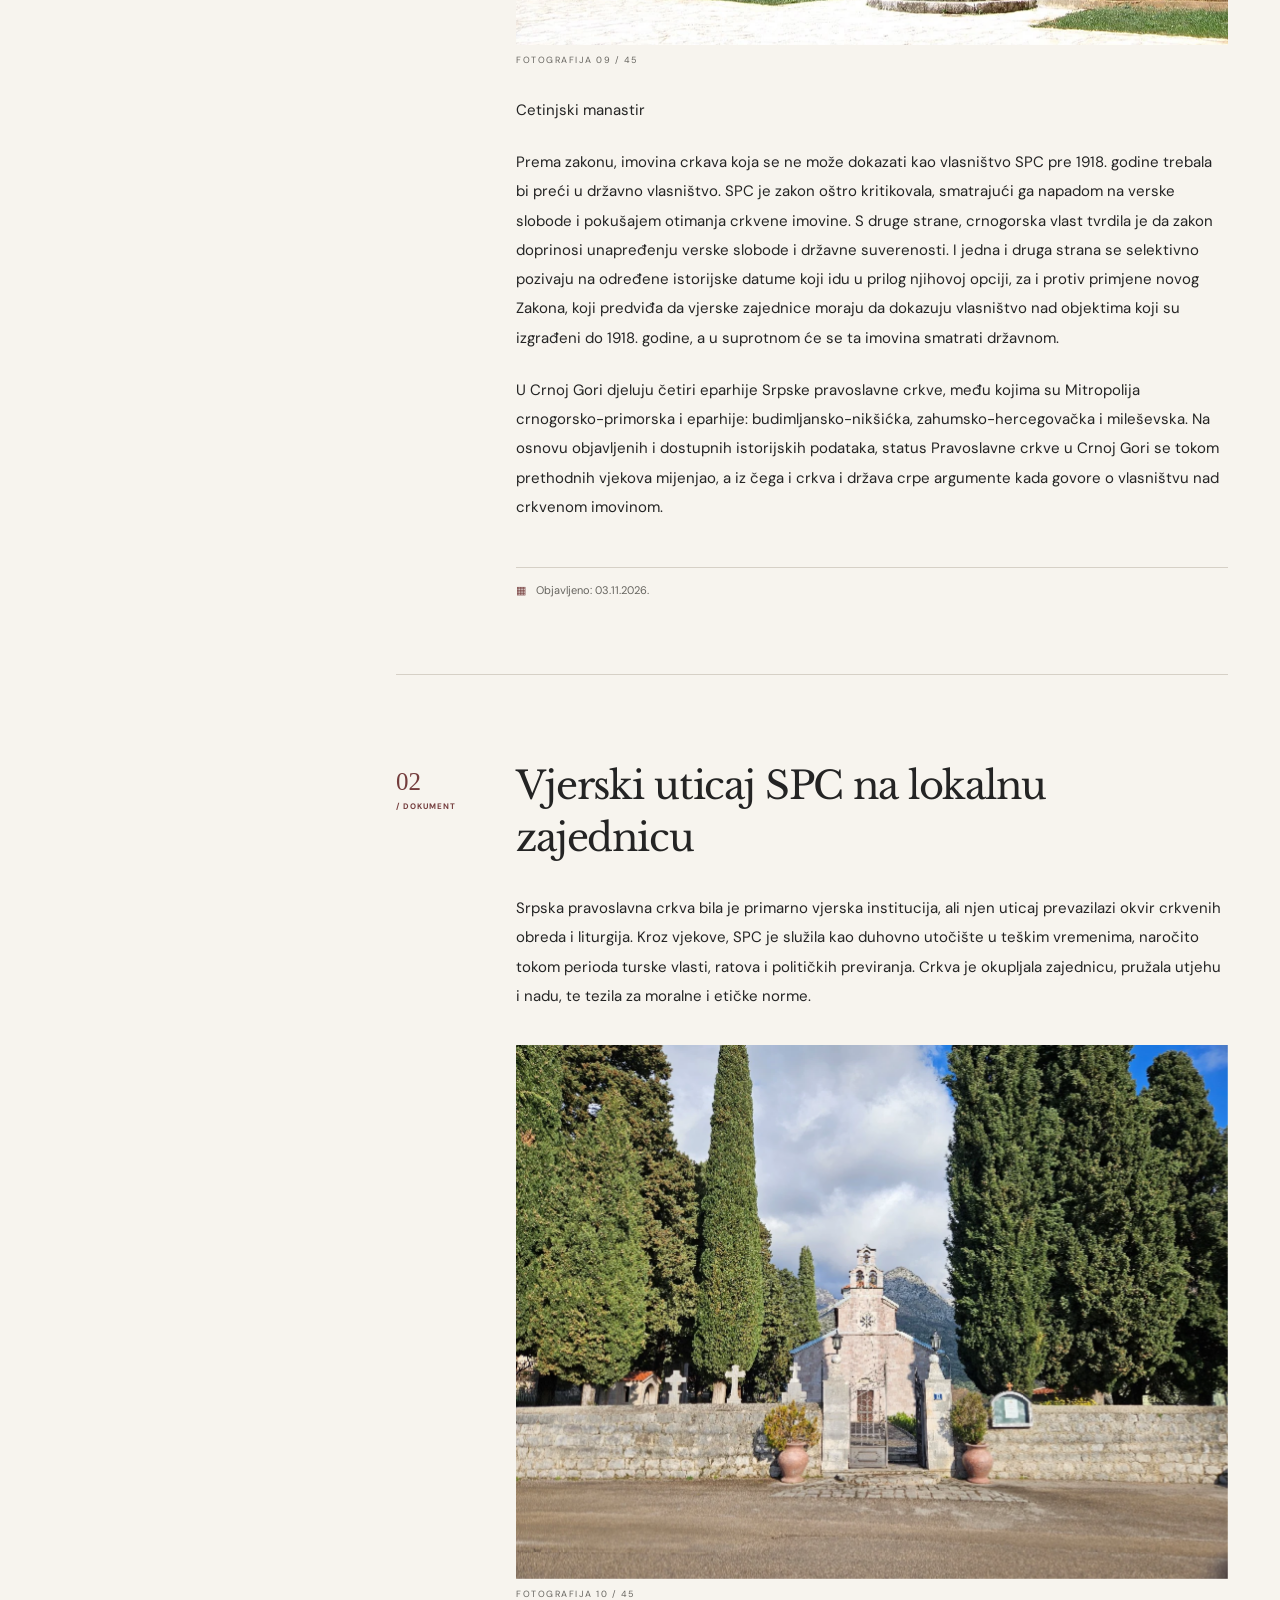
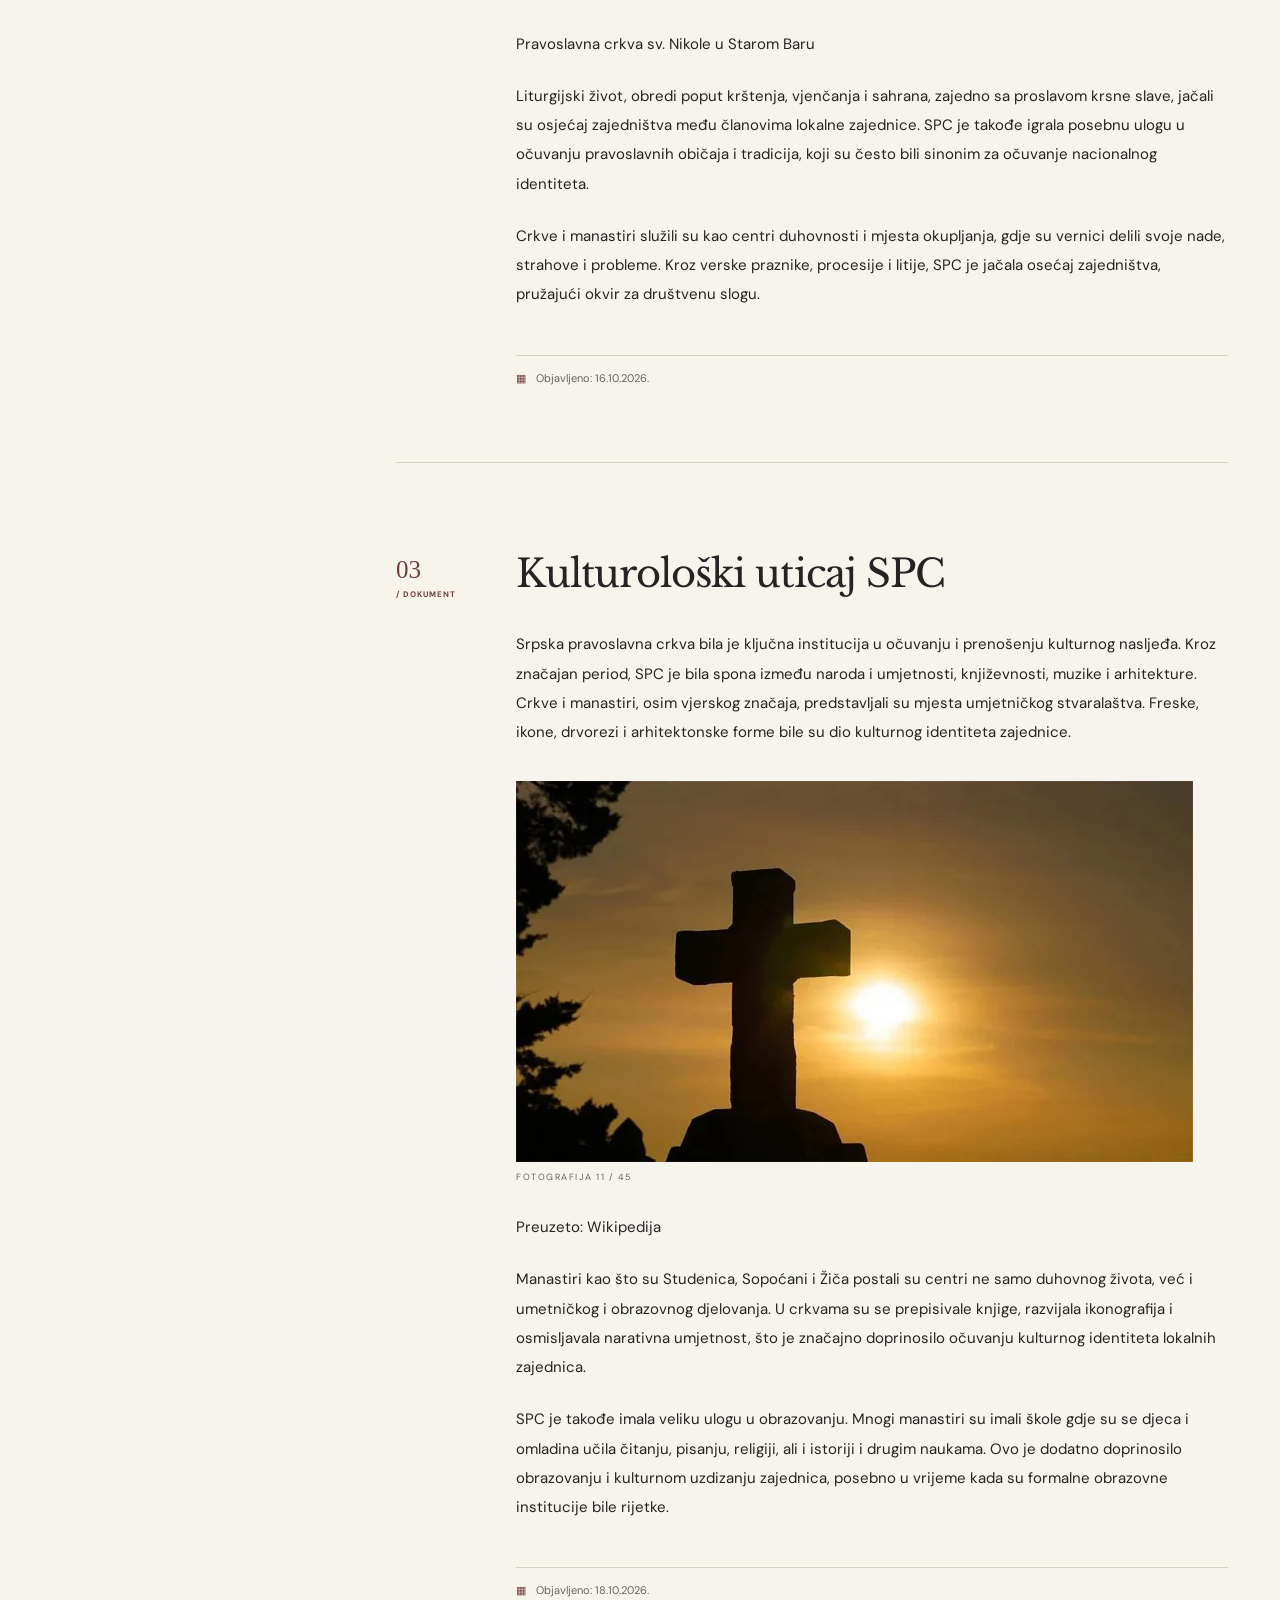
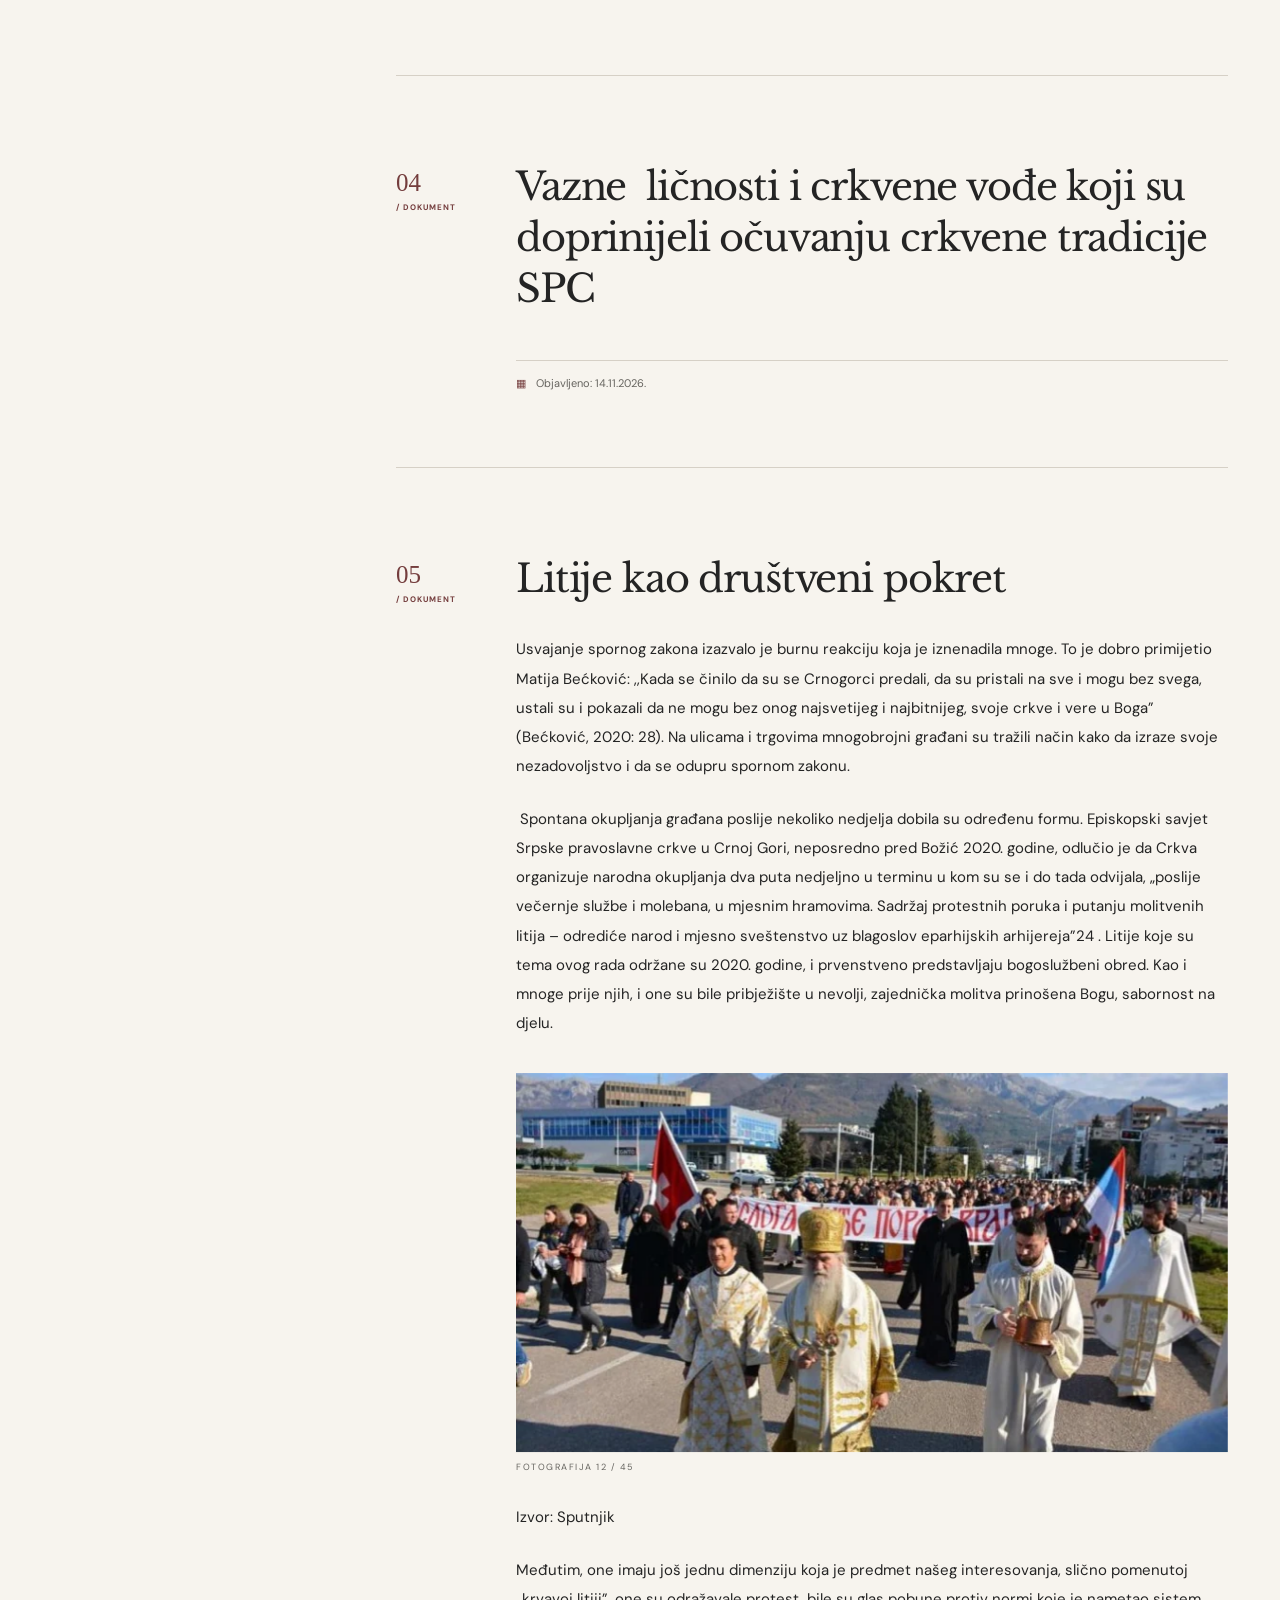
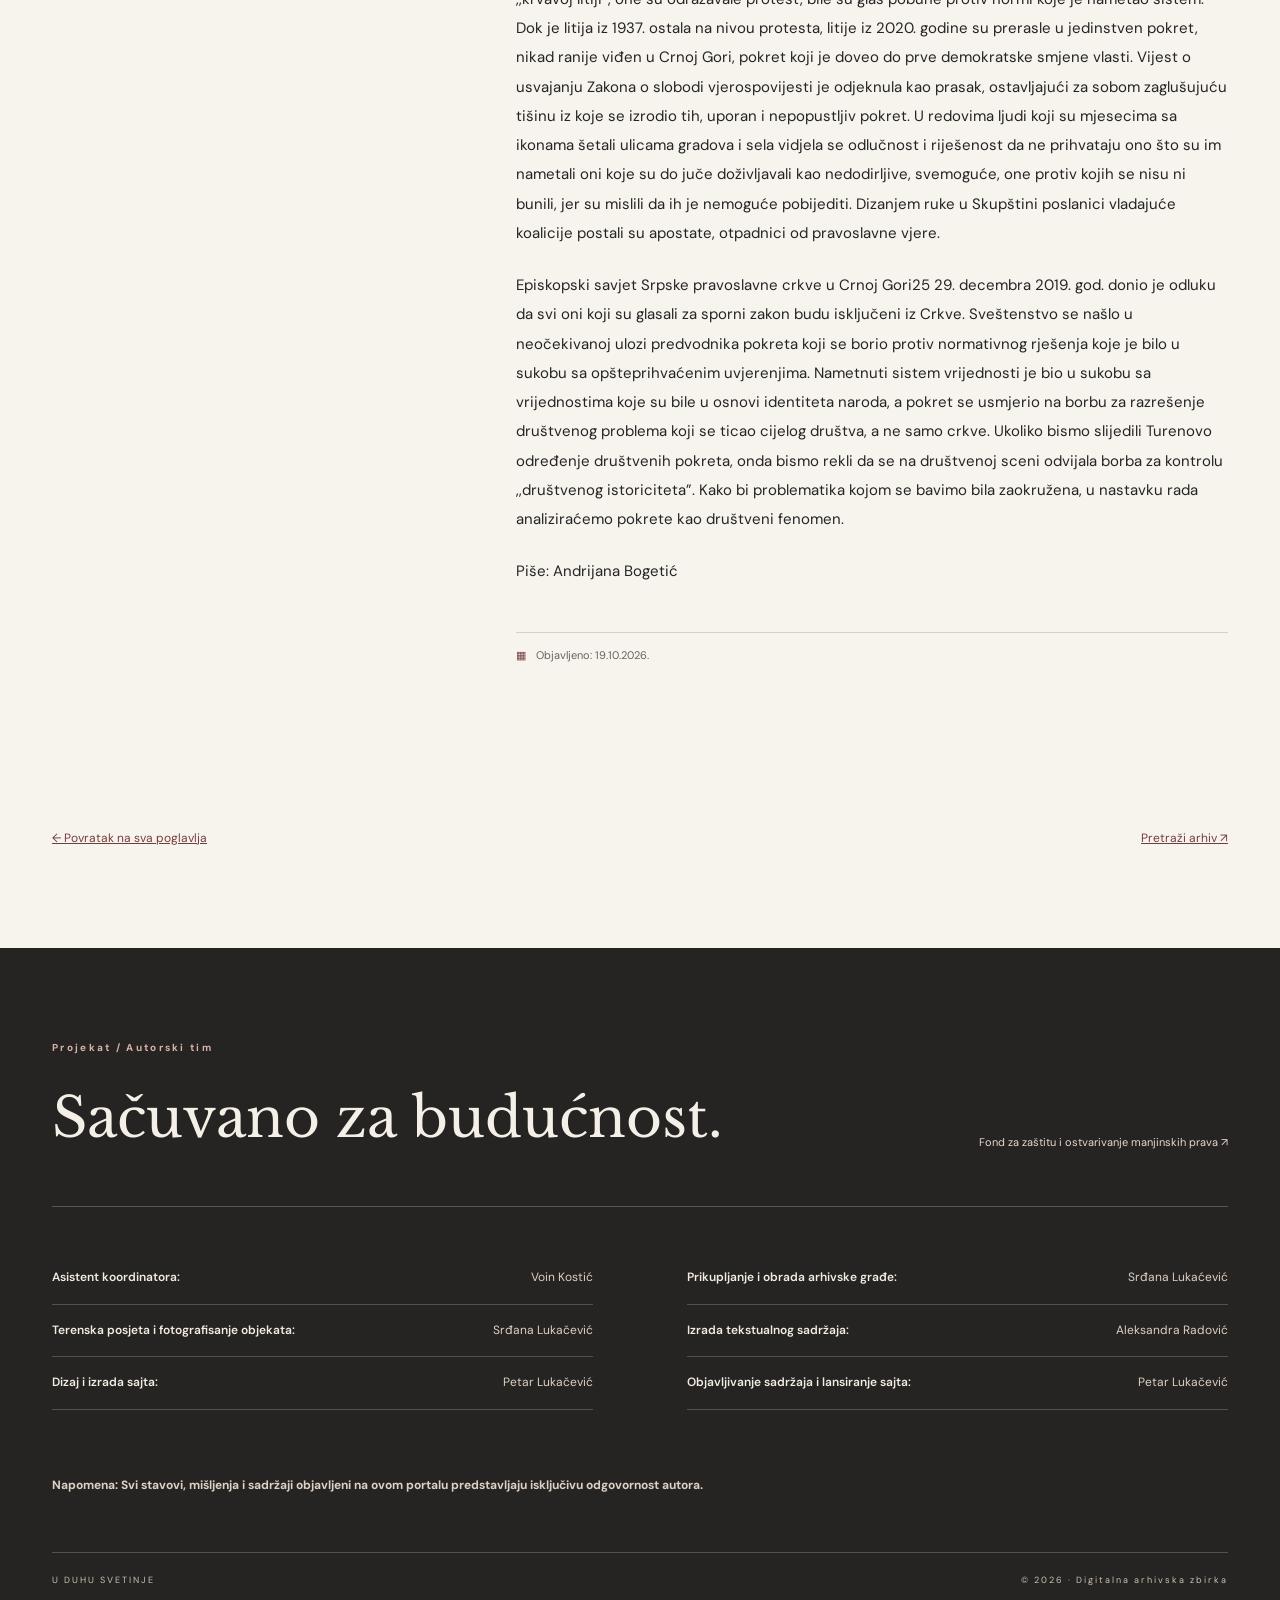
==== commit 409dd747: "Add files via upload" ====
--- a/drustvo.html
+++ b/drustvo.html
@@ -4,13 +4,13 @@
 <p class="source-paragraph" data-source="109">Cetinjski manastir</p>
 <p class="source-paragraph" data-source="110">Prema zakonu, imovina crkava koja se ne može dokazati kao vlasništvo SPC pre 1918. godine trebala bi preći u državno vlasništvo. SPC je zakon oštro kritikovala, smatrajući ga napadom na verske slobode i pokušajem otimanja crkvene imovine. S druge strane, crnogorska vlast tvrdila je da zakon doprinosi unapređenju verske slobode i državne suverenosti. I jedna i druga strana se selektivno pozivaju na određene istorijske datume koji idu u prilog njihovoj opciji, za i protiv primjene novog Zakona, koji predviđa da vjerske zajednice moraju da dokazuju vlasništvo nad objektima koji su izgrađeni do 1918. godine, a u suprotnom će se ta imovina smatrati državnom.</p>
 <p class="source-paragraph" data-source="111">U Crnoj Gori djeluju četiri eparhije Srpske pravoslavne crkve, među kojima su Mitropolija crnogorsko-primorska i eparhije: budimljansko-nikšićka, zahumsko-hercegovačka i mileševska. Na osnovu objavljenih i dostupnih istorijskih podataka, status Pravoslavne crkve u Crnoj Gori se tokom prethodnih vjekova mijenjao, a iz čega i crkva i država crpe argumente kada govore o vlasništvu nad crkvenom imovinom.</p>
-<div class="published"><span aria-hidden="true">▦</span> Objavljeno: 10.10.2026. – 19.11.2026.</div></div></section><section class="document-section" id="odjeljak-113"><div class="section-number">02 <span>/ DOKUMENT</span></div><div class="section-reading"><h2 class="source-heading" data-source="113">Vjerski uticaj SPC na lokalnu zajednicu</h2>
+<div class="published"><span aria-hidden="true">▦</span> Objavljeno: 03.11.2026.</div></div></section><section class="document-section" id="odjeljak-113"><div class="section-number">02 <span>/ DOKUMENT</span></div><div class="section-reading"><h2 class="source-heading" data-source="113">Vjerski uticaj SPC na lokalnu zajednicu</h2>
 <p class="source-paragraph" data-source="114">Srpska pravoslavna crkva bila je primarno vjerska institucija, ali njen uticaj prevazilazi okvir crkvenih obreda i liturgija. Kroz vjekove, SPC je služila kao duhovno utočište u teškim vremenima, naročito tokom perioda turske vlasti, ratova i političkih previranja. Crkva je okupljala zajednicu, pružala utjehu i nadu, te tezila za moralne i etičke norme.</p>
 <figure class="document-photo"><button type="button" class="view-photo" aria-label="Uvećaj fotografiju: Pravoslavna crkva sv. Nikole u Starom Baru" data-src="assets/photos/foto-010.webp" data-caption="Pravoslavna crkva sv. Nikole u Starom Baru"><img src="assets/photos/foto-010.webp" width="1431" height="1073" alt="Pravoslavna crkva sv. Nikole u Starom Baru" loading="lazy" decoding="async"><span class="zoom-hint" aria-hidden="true">UVEĆAJ +</span></button><figcaption><span>FOTOGRAFIJA 10 / 45</span></figcaption></figure>
 <p class="source-paragraph" data-source="116">Pravoslavna crkva sv. Nikole u Starom Baru</p>
 
 <p class="source-paragraph" data-source="118">Liturgijski život, obredi poput krštenja, vjenčanja i sahrana, zajedno sa proslavom krsne slave, jačali su osjećaj zajedništva među članovima lokalne zajednice. SPC je takođe igrala posebnu ulogu u očuvanju pravoslavnih običaja i tradicija, koji su često bili sinonim za očuvanje nacionalnog identiteta.</p>
-<p class="source-paragraph" data-source="119">Crkve i manastiri služili su kao centri duhovnosti i mjesta okupljanja, gdje su vernici delili svoje nade, strahove i probleme. Kroz verske praznike, procesije i litije, SPC je jačala osećaj zajedništva, pružajući okvir za društvenu slogu.</p><div class="published"><span aria-hidden="true">▦</span> Objavljeno: 10.10.2026. – 19.11.2026.</div></div></section><section class="document-section" id="odjeljak-120"><div class="section-number">03 <span>/ DOKUMENT</span></div><div class="section-reading"><h2 class="source-heading" data-source="120">Kulturološki uticaj SPC</h2>
+<p class="source-paragraph" data-source="119">Crkve i manastiri služili su kao centri duhovnosti i mjesta okupljanja, gdje su vernici delili svoje nade, strahove i probleme. Kroz verske praznike, procesije i litije, SPC je jačala osećaj zajedništva, pružajući okvir za društvenu slogu.</p><div class="published"><span aria-hidden="true">▦</span> Objavljeno: 16.10.2026.</div></div></section><section class="document-section" id="odjeljak-120"><div class="section-number">03 <span>/ DOKUMENT</span></div><div class="section-reading"><h2 class="source-heading" data-source="120">Kulturološki uticaj SPC</h2>
 <p class="source-paragraph" data-source="121">Srpska pravoslavna crkva bila je ključna institucija u očuvanju i prenošenju kulturnog nasljeđa. Kroz značajan period, SPC je bila spona između naroda i umjetnosti, književnosti, muzike i arhitekture. Crkve i manastiri, osim vjerskog značaja, predstavljali su mjesta umjetničkog stvaralaštva. Freske, ikone, drvorezi i arhitektonske forme bile su dio kulturnog identiteta zajednice.</p>
 <figure class="document-photo"><button type="button" class="view-photo" aria-label="Uvećaj fotografiju: Preuzeto: Wikipedija" data-src="assets/photos/foto-011.webp" data-caption="Preuzeto: Wikipedija"><img src="assets/photos/foto-011.webp" width="677" height="381" alt="Preuzeto: Wikipedija" loading="lazy" decoding="async"><span class="zoom-hint" aria-hidden="true">UVEĆAJ +</span></button><figcaption><span>FOTOGRAFIJA 11 / 45</span></figcaption></figure>
 <p class="source-paragraph" data-source="123">Preuzeto: Wikipedija</p>
@@ -23,8 +23,8 @@
 
 
 
-<div class="published"><span aria-hidden="true">▦</span> Objavljeno: 10.10.2026. – 19.11.2026.</div></div></section><section class="document-section" id="odjeljak-134"><div class="section-number">04 <span>/ DOKUMENT</span></div><div class="section-reading"><h2 class="source-heading" data-source="134">Vazne  ličnosti i crkvene vođe koji su doprinijeli očuvanju crkvene tradicije SPC</h2>
-<div class="published"><span aria-hidden="true">▦</span> Objavljeno: 10.10.2026. – 19.11.2026.</div></div></section><section class="document-section" id="odjeljak-136"><div class="section-number">05 <span>/ DOKUMENT</span></div><div class="section-reading"><h2 class="source-heading" data-source="136">Litije kao društveni pokret </h2>
+<div class="published"><span aria-hidden="true">▦</span> Objavljeno: 18.10.2026.</div></div></section><section class="document-section" id="odjeljak-134"><div class="section-number">04 <span>/ DOKUMENT</span></div><div class="section-reading"><h2 class="source-heading" data-source="134">Vazne  ličnosti i crkvene vođe koji su doprinijeli očuvanju crkvene tradicije SPC</h2>
+<div class="published"><span aria-hidden="true">▦</span> Objavljeno: 14.11.2026.</div></div></section><section class="document-section" id="odjeljak-136"><div class="section-number">05 <span>/ DOKUMENT</span></div><div class="section-reading"><h2 class="source-heading" data-source="136">Litije kao društveni pokret </h2>
 <p class="source-paragraph" data-source="137">Usvajanje spornog zakona izazvalo je burnu reakciju koja je iznenadila mnoge. To je dobro primijetio Matija Bećković: ,,Kada se činilo da su se Crnogorci predali, da su pristali na sve i mogu bez svega, ustali su i pokazali da ne mogu bez onog najsvetijeg i najbitnijeg, svoje crkve i vere u Boga” (Bećković, 2020: 28). Na ulicama i trgovima mnogobrojni građani su tražili način kako da izraze svoje nezadovoljstvo i da se odupru spornom zakonu.</p>
 <p class="source-paragraph" data-source="138"> Spontana okupljanja građana poslije nekoliko nedjelja dobila su određenu formu. Episkopski savjet Srpske pravoslavne crkve u Crnoj Gori, neposredno pred Božić 2020. godine, odlučio je da Crkva organizuje narodna okupljanja dva puta nedjeljno u terminu u kom su se i do tada odvijala, „poslije večernje službe i molebana, u mjesnim hramovima. Sadržaj protestnih poruka i putanju molitvenih litija – odrediće narod i mjesno sveštenstvo uz blagoslov eparhijskih arhijereja”24 . Litije koje su tema ovog rada održane su 2020. godine, i prvenstveno predstavljaju bogoslužbeni obred. Kao i mnoge prije njih, i one su bile pribježište u nevolji, zajednička molitva prinošena Bogu, sabornost na djelu. </p>
 <figure class="document-photo"><button type="button" class="view-photo" aria-label="Uvećaj fotografiju: Izvor: Sputnjik" data-src="assets/photos/foto-012.webp" data-caption="Izvor: Sputnjik"><img src="assets/photos/foto-012.webp" width="750" height="400" alt="Izvor: Sputnjik" loading="lazy" decoding="async"><span class="zoom-hint" aria-hidden="true">UVEĆAJ +</span></button><figcaption><span>FOTOGRAFIJA 12 / 45</span></figcaption></figure>
@@ -42,4 +42,4 @@
 
 
 
-<div class="published"><span aria-hidden="true">▦</span> Objavljeno: 10.10.2026. – 19.11.2026.</div></div></section></article></div><div class="wrap chapter-end"><a href="index.html">← Povratak na sva poglavlja</a><a href="pretraga.html">Pretraži arhiv ↗</a></div></main><footer class="site-footer"><div class="wrap"><div class="footer-header"><div><span class="kicker">Projekat / Autorski tim</span><h2>Sačuvano za budućnost.</h2></div><a href="https://www.fzm.me/" target="_blank" rel="noopener noreferrer">Fond za zaštitu i ostvarivanje manjinskih prava ↗</a></div><div class="credits"><div class="credit"><strong>Asistent koordinatora:</strong><span>Voin Kostić</span></div><div class="credit"><strong>Prikupljanje i obrada arhivske građe:</strong><span>Srđana Lukaćević</span></div><div class="credit"><strong>Terenska posjeta i fotografisanje objekata:</strong><span>Srđana Lukačević</span></div><div class="credit"><strong>Izrada tekstualnog sadržaja:</strong><span>Aleksandra Radović</span></div><div class="credit"><strong>Dizaj i izrada sajta:</strong><span>Petar Lukačević</span></div><div class="credit"><strong>Objavljivanje sadržaja i lansiranje sajta:</strong><span>Petar Lukačević</span></div></div><p class="disclaimer"><strong>Napomena: Svi stavovi, mišljenja i sadržaji objavljeni na ovom portalu predstavljaju isključivu odgovornost autora.</strong></p><div class="copyright">U DUHU SVETINJE <span>© 2026 · Digitalna arhivska zbirka</span></div></div></footer><dialog id="photo-dialog" aria-label="Prikaz uvećane fotografije"><button type="button" class="modal-close" aria-label="Zatvori fotografiju">✕</button><figure><img id="dialog-image" alt=""><figcaption id="dialog-caption"></figcaption></figure></dialog></body></html>+<div class="published"><span aria-hidden="true">▦</span> Objavljeno: 19.10.2026.</div></div></section></article></div><div class="wrap chapter-end"><a href="index.html">← Povratak na sva poglavlja</a><a href="pretraga.html">Pretraži arhiv ↗</a></div></main><footer class="site-footer"><div class="wrap"><div class="footer-header"><div><span class="kicker">Projekat / Autorski tim</span><h2>Sačuvano za budućnost.</h2></div><a href="https://www.fzm.me/" target="_blank" rel="noopener noreferrer">Fond za zaštitu i ostvarivanje manjinskih prava ↗</a></div><div class="credits"><div class="credit"><strong>Asistent koordinatora:</strong><span>Voin Kostić</span></div><div class="credit"><strong>Prikupljanje i obrada arhivske građe:</strong><span>Srđana Lukaćević</span></div><div class="credit"><strong>Terenska posjeta i fotografisanje objekata:</strong><span>Srđana Lukačević</span></div><div class="credit"><strong>Izrada tekstualnog sadržaja:</strong><span>Aleksandra Radović</span></div><div class="credit"><strong>Dizaj i izrada sajta:</strong><span>Petar Lukačević</span></div><div class="credit"><strong>Objavljivanje sadržaja i lansiranje sajta:</strong><span>Petar Lukačević</span></div></div><p class="disclaimer"><strong>Napomena: Svi stavovi, mišljenja i sadržaji objavljeni na ovom portalu predstavljaju isključivu odgovornost autora.</strong></p><div class="copyright">U DUHU SVETINJE <span>© 2026 · Digitalna arhivska zbirka</span></div></div></footer><dialog id="photo-dialog" aria-label="Prikaz uvećane fotografije"><button type="button" class="modal-close" aria-label="Zatvori fotografiju">✕</button><figure><img id="dialog-image" alt=""><figcaption id="dialog-caption"></figcaption></figure></dialog></body></html>
